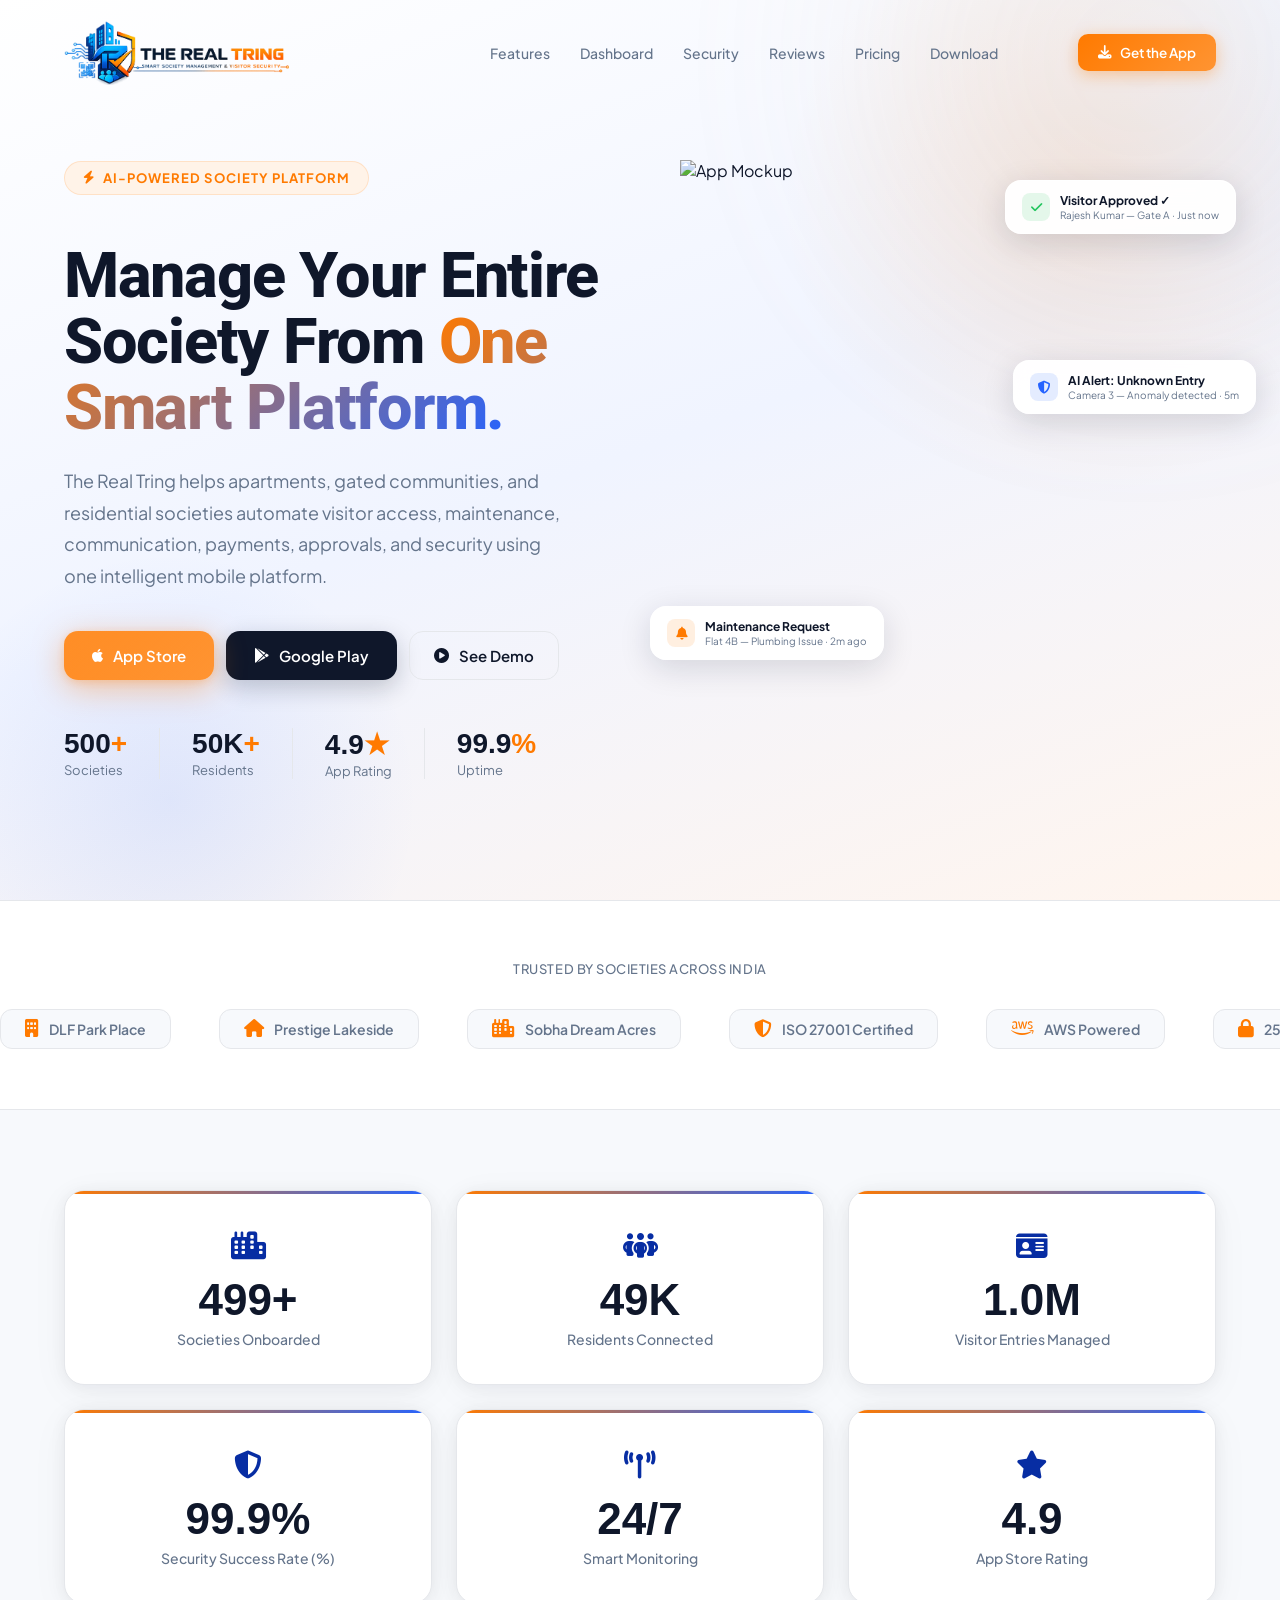
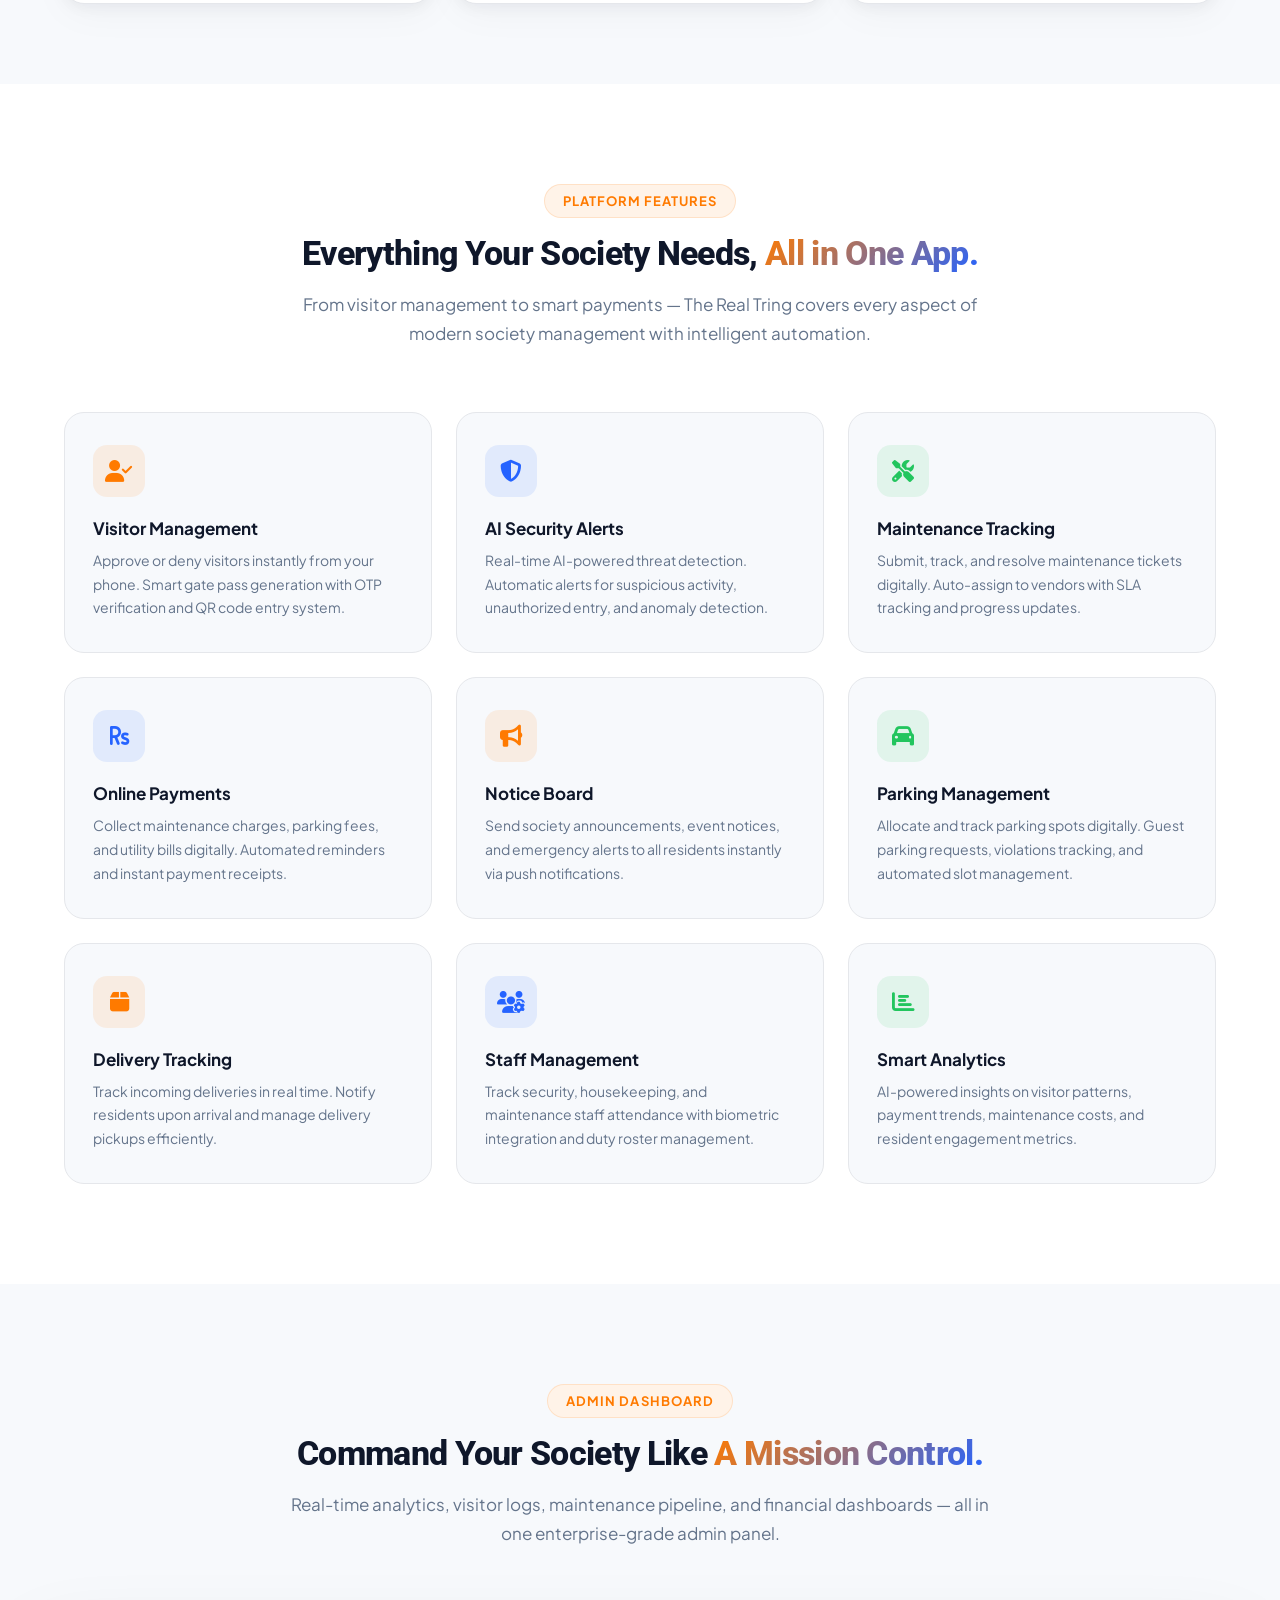
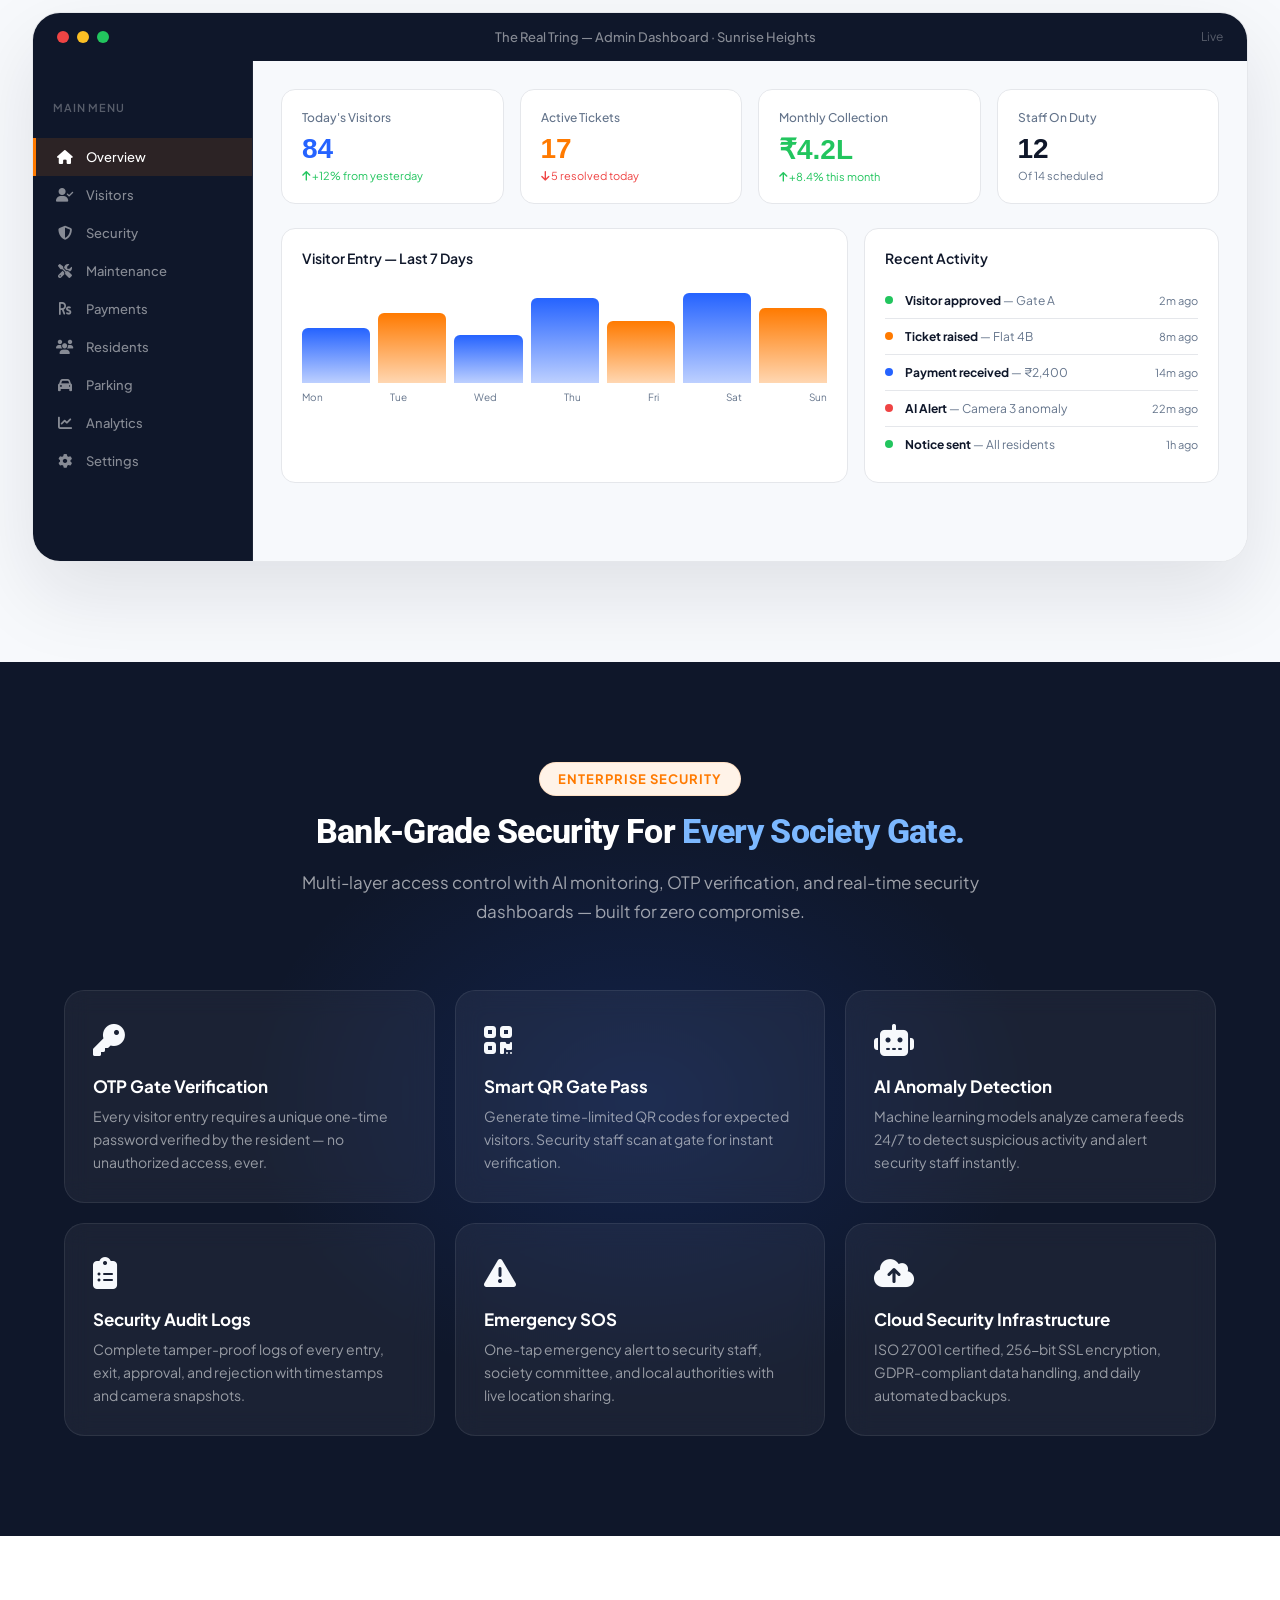
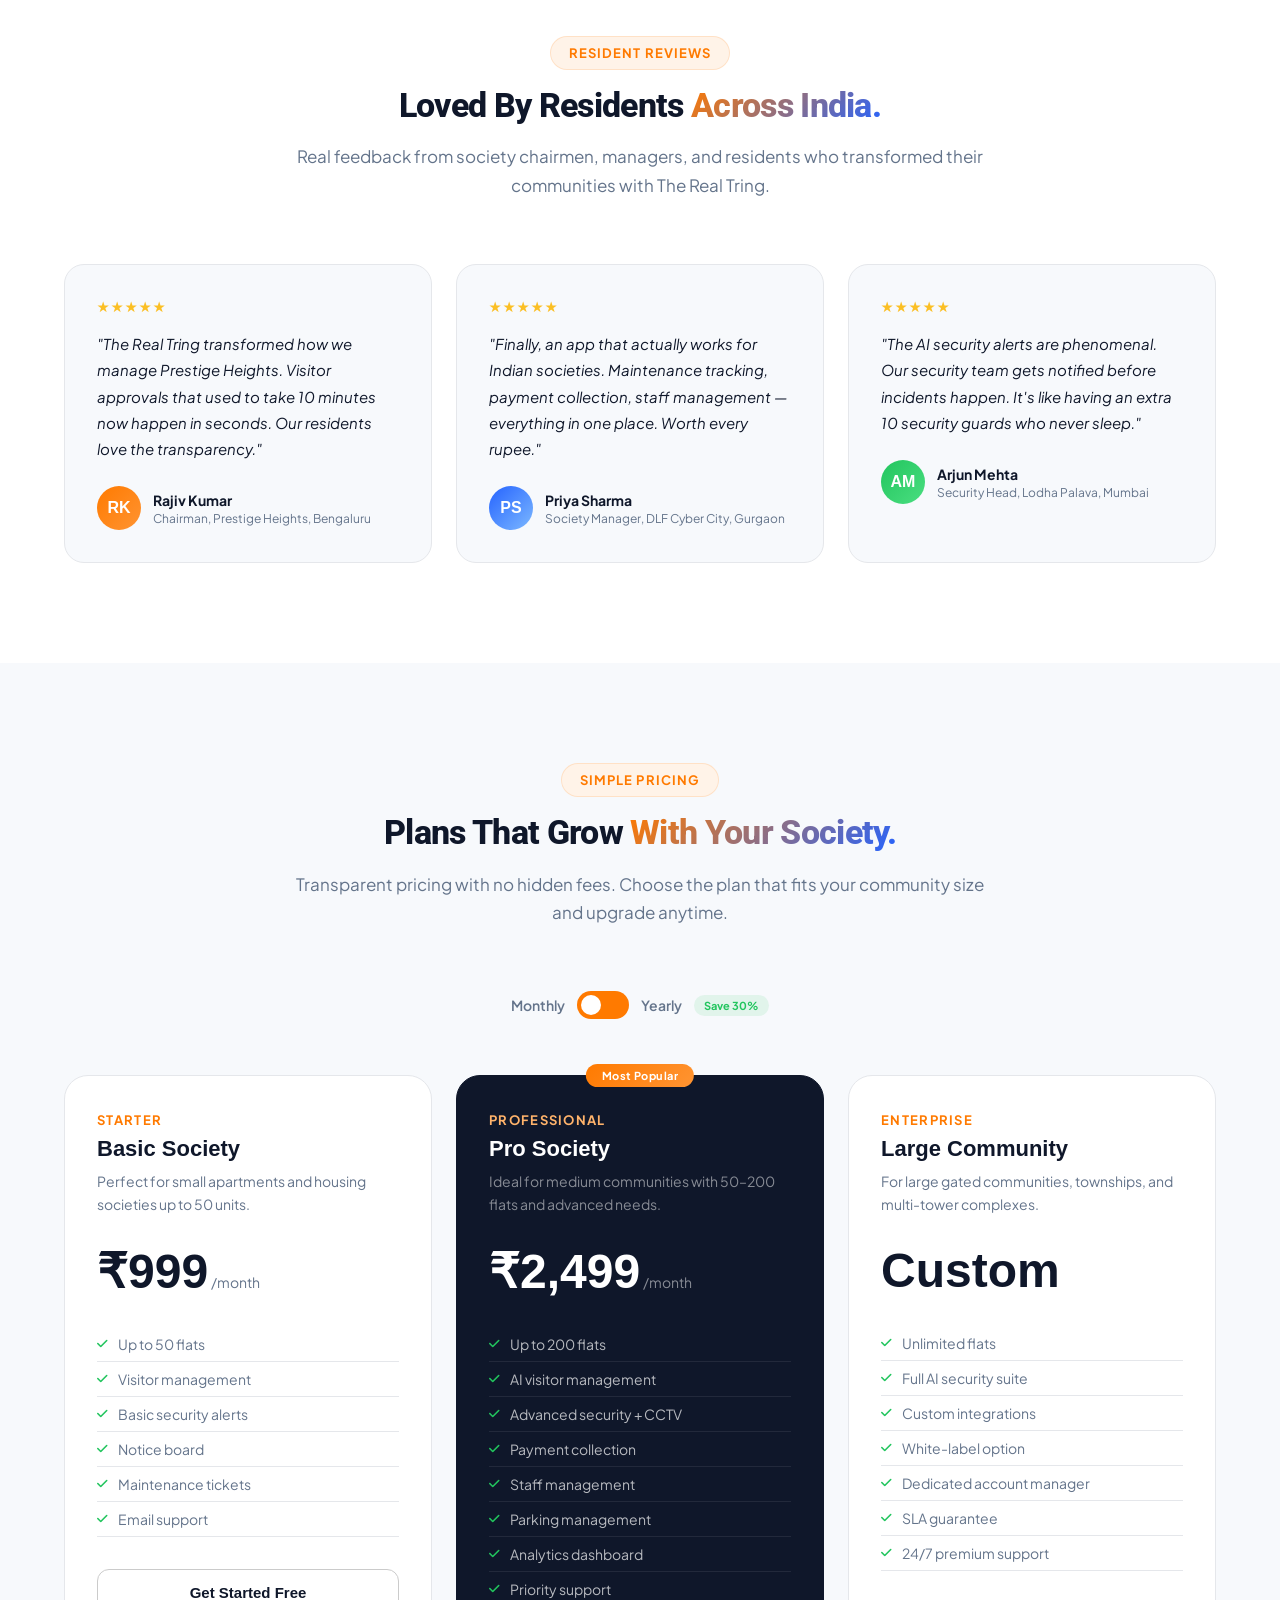
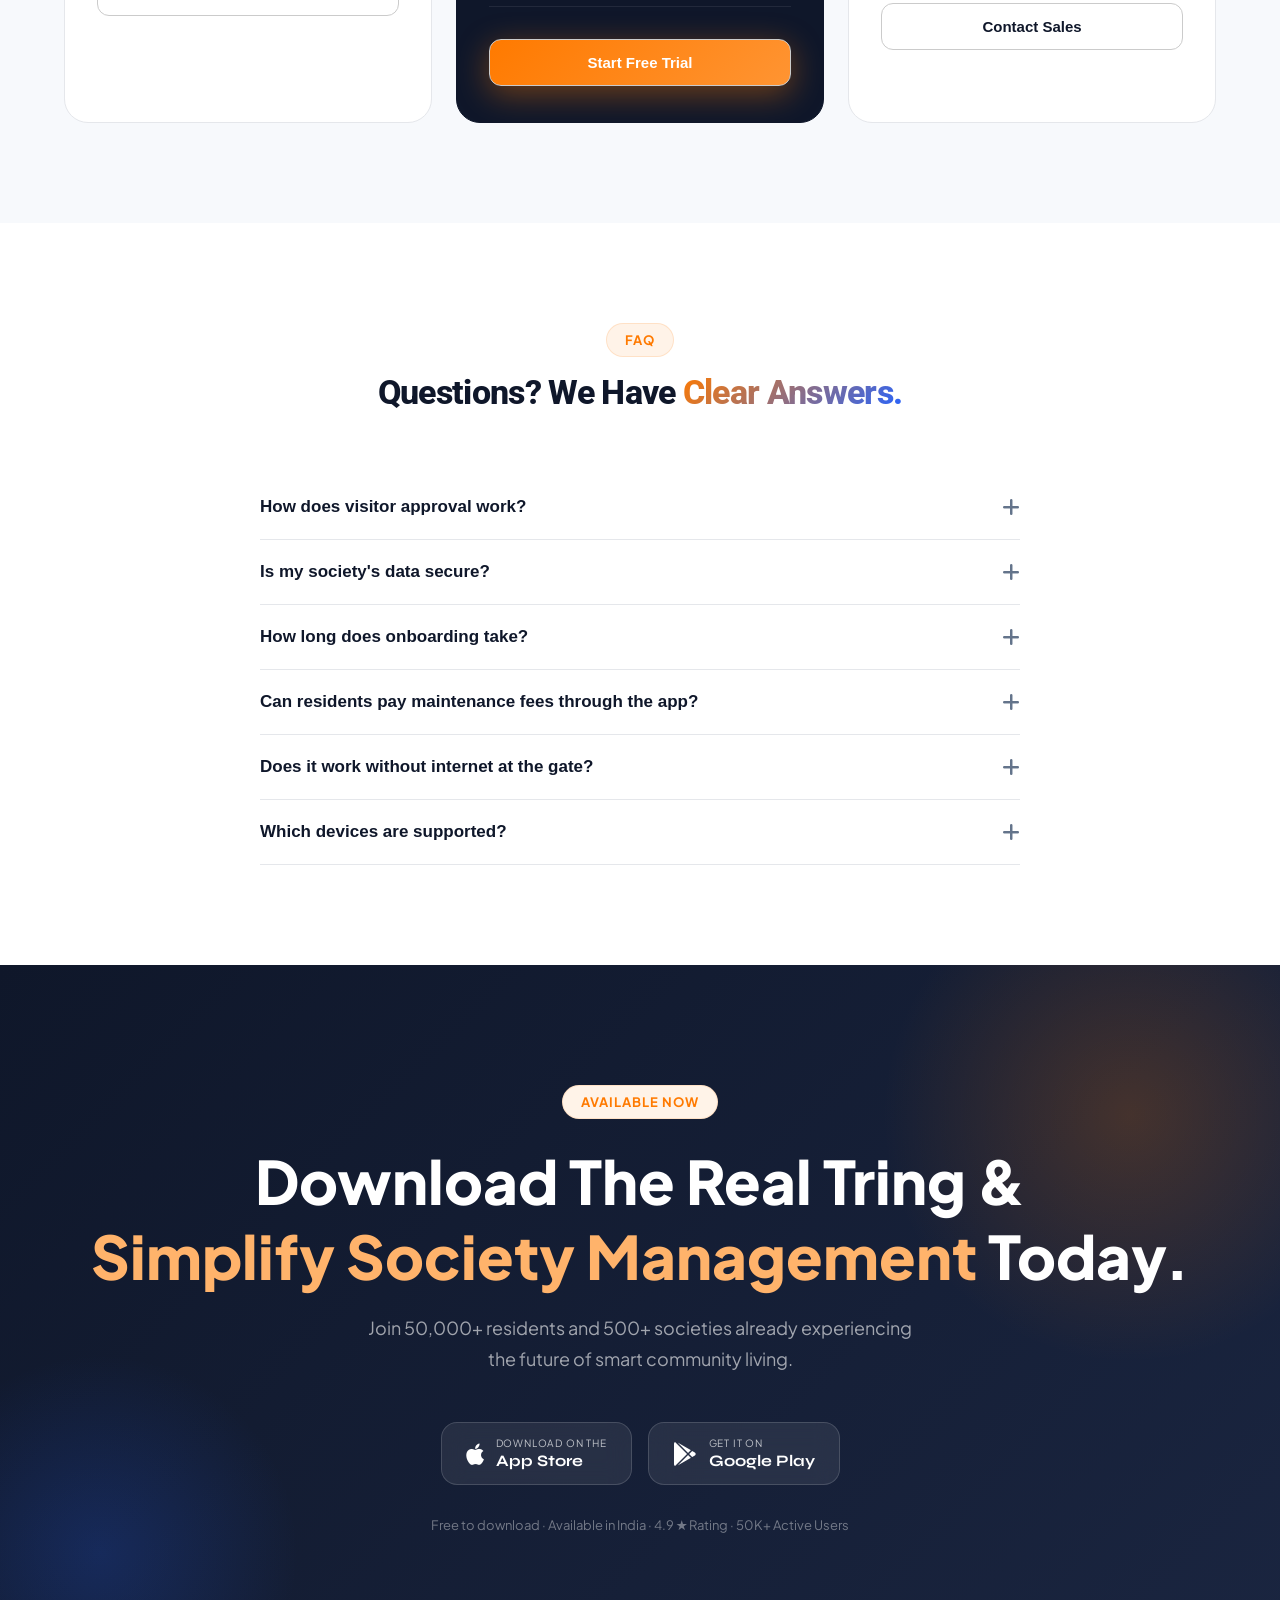
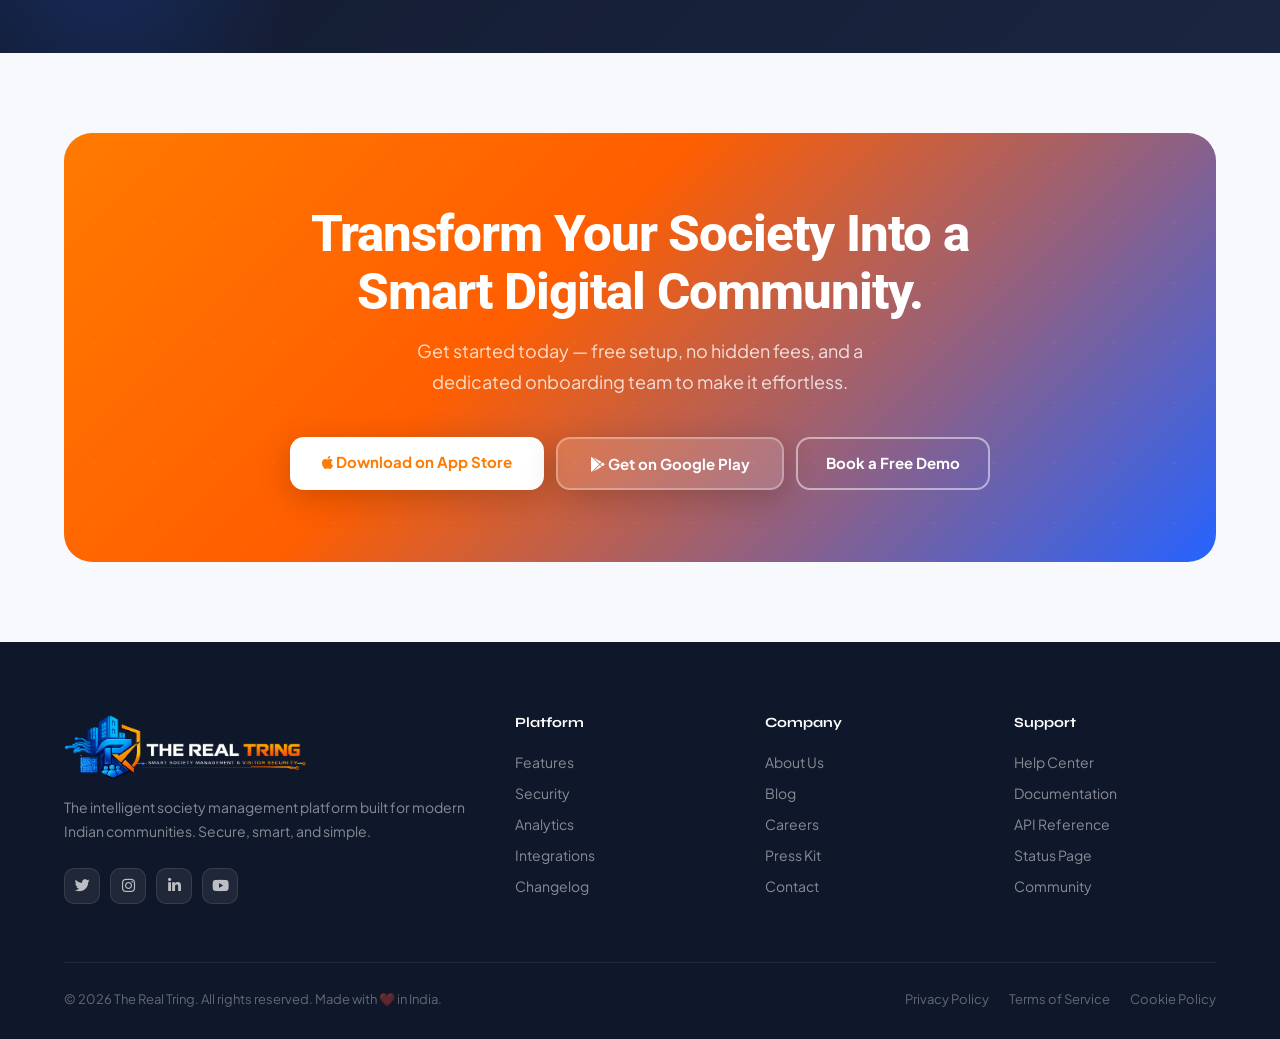
==== index.html @ 7f0bcb67 "Add files via upload" ====
<!DOCTYPE html>
<html lang="en">
<head>
<meta charset="UTF-8">
<meta name="viewport" content="width=device-width, initial-scale=1.0">
<title>The Real Tring — Smart Society Management Platform</title>
<link rel="preconnect" href="https://fonts.googleapis.com">
<link href="https://fonts.googleapis.com/css2?family=Syne:wght@400;500;600;700;800&family=Plus+Jakarta+Sans:wght@300;400;500;600;700&display=swap" rel="stylesheet">
<link rel="stylesheet" href="https://cdnjs.cloudflare.com/ajax/libs/font-awesome/6.5.0/css/all.min.css">


<link rel="preconnect" href="https://fonts.googleapis.com">
<link rel="preconnect" href="https://fonts.gstatic.com" crossorigin>
<link href="https://fonts.googleapis.com/css2?family=Google+Sans:ital,opsz,wght@0,17..18,400..700;1,17..18,400..700&family=Inter:ital,opsz,wght@0,14..32,100..900;1,14..32,100..900&family=Open+Sans:ital,wght@0,300..800;1,300..800&family=Poppins:ital,wght@0,100;0,200;0,300;0,400;0,500;0,600;0,700;0,800;0,900;1,100;1,200;1,300;1,400;1,500;1,600;1,700;1,800;1,900&family=Roboto:ital,wght@0,100..900;1,100..900&family=Saira:ital,wght@0,100..900;1,100..900&display=swap" rel="stylesheet">

<link rel="stylesheet" href="./style/root.css">
<link rel="stylesheet" href="./style/style.css">


<!-- ========================================= -->
<!-- BASIC SEO META TAGS -->
<!-- ========================================= -->

<title>Society Management App | Smart Apartment & Community Management Platform</title>

<meta name="title" content="Society Management App | Smart Apartment & Community Management Platform">

<meta name="description" content="Modern society management app for apartments, residential communities, and gated societies. Manage visitors, maintenance billing, complaints, security, notices, parking, and residents from one smart platform.">

<meta name="keywords" content="society management app, apartment management software, residential society app, gated community management, visitor management app, maintenance billing software, apartment visitor system, housing society software, community management platform, smart society app">

<meta name="author" content="Your Company Name">

<meta name="robots" content="index, follow">

<meta name="language" content="English">

<meta name="revisit-after" content="7 days">

<meta name="viewport" content="width=device-width, initial-scale=1.0">

<meta charset="UTF-8">



<!-- ========================================= -->
<!-- CANONICAL URL -->
<!-- ========================================= -->

<link rel="canonical" href="https://yourdomain.com/">



<!-- ========================================= -->
<!-- OPEN GRAPH / FACEBOOK SEO -->
<!-- ========================================= -->

<meta property="og:type" content="website">

<meta property="og:url" content="https://github.com/juliabennett022-beep/powerhouses-/blob/main/OG%20Image.png?raw=true">

<meta property="og:title" content="Smart Society Management App">

<meta property="og:description" content="Manage your entire society digitally with visitor management, billing, complaints, notices, security, and resident management from one powerful app.">

<meta property="og:image" content="https://github.com/juliabennett022-beep/powerhouses-/blob/main/OG%20Image.png?raw=true">

<meta property="og:site_name" content="Your App Name">



<!-- ========================================= -->
<!-- TWITTER SEO -->
<!-- ========================================= -->

<meta name="twitter:card" content="summary_large_image">

<meta name="twitter:url" content="https://yourdomain.com/">

<meta name="twitter:title" content="Smart Society Management App">

<meta name="twitter:description" content="All-in-one apartment and society management platform for modern communities.">

<meta name="twitter:image" content="https://yourdomain.com/assets/og-image.jpg">



<!-- ========================================= -->
<!-- MOBILE / APP META -->
<!-- ========================================= -->

<meta name="theme-color" content="#0F172A">

<meta name="apple-mobile-web-app-capable" content="yes">

<meta name="apple-mobile-web-app-status-bar-style" content="black-translucent">

<meta name="apple-mobile-web-app-title" content="Your App Name">



<!-- ========================================= -->
<!-- FAVICON -->
<!-- ========================================= -->

<link rel="icon" type="image/png" href="./image/favicon.png">

<link rel="apple-touch-icon" href="./image/apple-touch-icon.png">



<!-- ========================================= -->
<!-- APP STORE LINKING -->
<!-- ========================================= -->

<meta name="apple-itunes-app" content="app-id=YOUR_APPLE_APP_ID">

<meta name="google-play-app" content="app-id=com.yourapp.package">



<!-- ========================================= -->
<!-- PRECONNECT FOR PERFORMANCE -->
<!-- ========================================= -->

<link rel="preconnect" href="https://fonts.googleapis.com">

<link rel="preconnect" href="https://fonts.gstatic.com" crossorigin>



<!-- ========================================= -->
<!-- STRUCTURED DATA SEO -->
<!-- ========================================= -->

<script type="application/ld+json">
{
  "@context": "https://schema.org",
  "@type": "SoftwareApplication",
  "name": "Your App Name",
  "operatingSystem": "Android, iOS",
  "applicationCategory": "BusinessApplication",
  "offers": {
    "@type": "Offer",
    "price": "0",
    "priceCurrency": "INR"
  },
  "description": "Smart society management app for apartments and gated communities.",
  "url": "https://yourdomain.com/",
  "image": "https://yourdomain.com/assets/og-image.jpg"
}
</script>



<!-- ========================================= -->
<!-- OPTIONAL SECURITY META -->
<!-- ========================================= -->

<meta http-equiv="X-UA-Compatible" content="IE=edge">



<!-- ========================================= -->
<!-- PERFORMANCE OPTIMIZATION -->
<!-- ========================================= -->

<link rel="dns-prefetch" href="//fonts.googleapis.com">

<link rel="dns-prefetch" href="//fonts.gstatic.com">
</head>

<body>
<!-- NAVBAR -->
<nav id="navbar">
  <div class="nav-inner">
    <a href="#" class="nav-logo">
      <img src="./image/logo for The real tring.png" alt="The Real Tring Logo">
    </a>
    <div class="nav-links">
      <a href="#features">Features</a>
      <a href="#dashboard">Dashboard</a>
      <a href="#security">Security</a>
      <a href="#reviews">Reviews</a>
      <a href="#pricing">Pricing</a>
      <a href="#download">Download</a>
    </div>
    <div class="nav-cta">
      <a href="#download" class="btn-nav"><i class="fa fa-download"></i> Get the App</a>
    </div>
    <button class="hamburger" id="hamburger" aria-label="Menu">
      <span></span><span></span><span></span>
    </button>
  </div>
</nav>

<!-- MOBILE MENU -->
<div class="mobile-menu" id="mobileMenu">
  <button class="mobile-menu-close" id="menuClose"><i class="fa fa-times"></i></button>
  <a href="#features" onclick="closeMobileMenu()">Features</a>
  <a href="#dashboard" onclick="closeMobileMenu()">Dashboard</a>
  <a href="#security" onclick="closeMobileMenu()">Security</a>
  <a href="#reviews" onclick="closeMobileMenu()">Reviews</a>
  <a href="#pricing" onclick="closeMobileMenu()">Pricing</a>
  <a href="#download" onclick="closeMobileMenu()">Download App</a>
</div>

<!-- HERO SECTION -->
<section class="hero" id="home">
  <div class="hero-bg-orb-1"></div>
  <div class="hero-bg-orb-2"></div>
  <div class="container">
    <div class="hero-grid">
      <div class="hero-left">
        <div class="hero-eyebrow animate-fadeup">
          <span class="badge"><i class="fa fa-bolt"></i> AI-Powered Society Platform</span>
        </div>
        <h1 class="hero-heading animate-fadeup delay-1">
          Manage Your Entire Society From <span class="gradient-text">One Smart Platform.</span>
        </h1>
        <p class="hero-sub animate-fadeup delay-2">
          The Real Tring helps apartments, gated communities, and residential societies automate visitor access, maintenance, communication, payments, approvals, and security using one intelligent mobile platform.
        </p>
        <div class="hero-btns animate-fadeup delay-3">
          <a href="#download" class="btn-primary"><i class="fab fa-apple"></i> App Store</a>
          <a href="#download" class="btn-secondary"><i class="fab fa-google-play"></i> Google Play</a>
          <a href="#features" class="btn-outline"><i class="fa fa-play-circle"></i> See Demo</a>
        </div>
        <div class="hero-stats animate-fadeup delay-4">
          <div class="hero-stat">
            <div class="hero-stat-num">500<span class="orange-text">+</span></div>
            <div class="hero-stat-label">Societies</div>
          </div>
          <div class="hero-stat-divider"></div>
          <div class="hero-stat">
            <div class="hero-stat-num">50K<span class="orange-text">+</span></div>
            <div class="hero-stat-label">Residents</div>
          </div>
          <div class="hero-stat-divider"></div>
          <div class="hero-stat">
            <div class="hero-stat-num">4.9<span class="orange-text">★</span></div>
            <div class="hero-stat-label">App Rating</div>
          </div>
          <div class="hero-stat-divider"></div>
          <div class="hero-stat">
            <div class="hero-stat-num">99.9<span class="orange-text">%</span></div>
            <div class="hero-stat-label">Uptime</div>
          </div>
        </div>
      </div>

      <!-- HERO RIGHT - PHONE MOCKUPS -->
      <div class="hero-right">
        <!-- Notification cards -->
        <div class="notif-card notif-1">
          <div class="notif-content">
            <div class="notif-icon" style="background:rgba(34,197,94,0.12)"><i class="fa fa-check" style="color:#22C55E"></i></div>
            <div class="notif-text">
              <div class="notif-title">Visitor Approved ✓</div>
              <div class="notif-sub">Rajesh Kumar — Gate A · Just now</div>
            </div>
          </div>
        </div>
        <div class="notif-card notif-2">
          <div class="notif-content">
            <div class="notif-icon" style="background:rgba(255,122,0,0.12)"><i class="fa fa-bell" style="color:var(--orange)"></i></div>
            <div class="notif-text">
              <div class="notif-title">Maintenance Request</div>
              <div class="notif-sub">Flat 4B — Plumbing Issue · 2m ago</div>
            </div>
          </div>
        </div>
        <div class="notif-card notif-3">
          <div class="notif-content">
            <div class="notif-icon" style="background:rgba(37,99,255,0.12)"><i class="fa fa-shield-alt" style="color:var(--blue)"></i></div>
            <div class="notif-text">
              <div class="notif-title">AI Alert: Unknown Entry</div>
              <div class="notif-sub">Camera 3 — Anomaly detected · 5m</div>
            </div>
          </div>
        </div>

        <img src="https://parup.golf/wp-content/uploads/2025/04/1.Features-Page-Heroim.png" alt="App Mockup" class="phone-mockup">
      </div>
    </div>
  </div>
</section>

<!-- TRUST / PARTNERS -->
<div class="trust-section">
  <div class="trust-label">Trusted by societies across India</div>
  <div class="marquee-wrap">
    <div class="marquee-track">
      <div class="marquee-item"><i class="fa fa-building"></i> DLF Park Place</div>
      <div class="marquee-item"><i class="fa fa-home"></i> Prestige Lakeside</div>
      <div class="marquee-item"><i class="fa fa-city"></i> Sobha Dream Acres</div>
      <div class="marquee-item"><i class="fa fa-shield-alt"></i> ISO 27001 Certified</div>
      <div class="marquee-item"><i class="fab fa-aws"></i> AWS Powered</div>
      <div class="marquee-item"><i class="fa fa-lock"></i> 256-bit SSL</div>
      <div class="marquee-item"><i class="fa fa-building"></i> Godrej Horizon</div>
      <div class="marquee-item"><i class="fa fa-home"></i> Lodha Palava</div>
      <div class="marquee-item"><i class="fa fa-city"></i> Brigade Orchards</div>
      <div class="marquee-item"><i class="fa fa-award"></i> 4.9 App Rating</div>
      <!-- Duplicate for seamless loop -->
      <div class="marquee-item"><i class="fa fa-building"></i> DLF Park Place</div>
      <div class="marquee-item"><i class="fa fa-home"></i> Prestige Lakeside</div>
      <div class="marquee-item"><i class="fa fa-city"></i> Sobha Dream Acres</div>
      <div class="marquee-item"><i class="fa fa-shield-alt"></i> ISO 27001 Certified</div>
      <div class="marquee-item"><i class="fab fa-aws"></i> AWS Powered</div>
      <div class="marquee-item"><i class="fa fa-lock"></i> 256-bit SSL</div>
      <div class="marquee-item"><i class="fa fa-building"></i> Godrej Horizon</div>
      <div class="marquee-item"><i class="fa fa-home"></i> Lodha Palava</div>
      <div class="marquee-item"><i class="fa fa-city"></i> Brigade Orchards</div>
      <div class="marquee-item"><i class="fa fa-award"></i> 4.9 App Rating</div>
    </div>
  </div>
</div>

<!-- STATS SECTION -->
<section class="stats-section" id="stats">
  <div class="container">
    <div class="stats-grid">
      <div class="stat-card reveal">
        <div class="stat-icon"><i class="fa-solid fa-city"></i></div>
        <div class="stat-number" data-target="500">0</div>
        <div class="stat-label">Societies Onboarded</div>
      </div>
      <div class="stat-card reveal delay-1">
        <div class="stat-icon"><i class="fa-solid fa-people-group"></i></div>
        <div class="stat-number" data-target="50000" data-suffix="K">0</div>
        <div class="stat-label">Residents Connected</div>
      </div>
      <div class="stat-card reveal delay-2">
        <div class="stat-icon"><i class="fa-solid fa-id-card"></i></div>
        <div class="stat-number" data-target="1000000" data-suffix="M+">0</div>
        <div class="stat-label">Visitor Entries Managed</div>
      </div>
      <div class="stat-card reveal delay-3">
        <div class="stat-icon"><i class="fa-solid fa-shield-halved"></i>
</div>
        <div class="stat-number" data-target="999">0</div>
        <div class="stat-label">Security Success Rate (%)</div>
      </div>
      <div class="stat-card reveal delay-4">
        <div class="stat-icon"><i class="fa-solid fa-tower-broadcast"></i></div>
        <div class="stat-number">24/7</div>
        <div class="stat-label">Smart Monitoring</div>
      </div>
      <div class="stat-card reveal delay-5">
        <div class="stat-icon"><i class="fa-solid fa-star"></i></div>
        <div class="stat-number">4.9</div>
        <div class="stat-label">App Store Rating</div>
      </div>
    </div>
  </div>
</section>

<!-- FEATURES SECTION -->
<section class="features-section" id="features">
  <div class="container">
    <div class="section-header reveal">
      <div class="badge" style="margin-bottom:16px">Platform Features</div>
      <h2 class="section-title">Everything Your Society Needs, <span class="gradient-text">All in One App.</span></h2>
      <p class="section-sub">From visitor management to smart payments — The Real Tring covers every aspect of modern society management with intelligent automation.</p>
    </div>
    <div class="features-grid">
      <div class="feature-card reveal">
        <div class="feature-icon-wrap icon-orange"><i class="fa fa-user-check"></i></div>
        <div class="feature-title">Visitor Management</div>
        <div class="feature-desc">Approve or deny visitors instantly from your phone. Smart gate pass generation with OTP verification and QR code entry system.</div>
      </div>
      <div class="feature-card reveal delay-1">
        <div class="feature-icon-wrap icon-blue"><i class="fa fa-shield-alt"></i></div>
        <div class="feature-title">AI Security Alerts</div>
        <div class="feature-desc">Real-time AI-powered threat detection. Automatic alerts for suspicious activity, unauthorized entry, and anomaly detection.</div>
      </div>
      <div class="feature-card reveal delay-2">
        <div class="feature-icon-wrap icon-green"><i class="fa fa-tools"></i></div>
        <div class="feature-title">Maintenance Tracking</div>
        <div class="feature-desc">Submit, track, and resolve maintenance tickets digitally. Auto-assign to vendors with SLA tracking and progress updates.</div>
      </div>
      <div class="feature-card reveal">
        <div class="feature-icon-wrap icon-blue"><i class="fa fa-rupee-sign"></i></div>
        <div class="feature-title">Online Payments</div>
        <div class="feature-desc">Collect maintenance charges, parking fees, and utility bills digitally. Automated reminders and instant payment receipts.</div>
      </div>
      <div class="feature-card reveal delay-1">
        <div class="feature-icon-wrap icon-orange"><i class="fa fa-bullhorn"></i></div>
        <div class="feature-title">Notice Board</div>
        <div class="feature-desc">Send society announcements, event notices, and emergency alerts to all residents instantly via push notifications.</div>
      </div>
      <div class="feature-card reveal delay-2">
        <div class="feature-icon-wrap icon-green"><i class="fa fa-car"></i></div>
        <div class="feature-title">Parking Management</div>
        <div class="feature-desc">Allocate and track parking spots digitally. Guest parking requests, violations tracking, and automated slot management.</div>
      </div>
      <div class="feature-card reveal">
        <div class="feature-icon-wrap icon-orange"><i class="fa fa-box"></i></div>
        <div class="feature-title">Delivery Tracking</div>
        <div class="feature-desc">Track incoming deliveries in real time. Notify residents upon arrival and manage delivery pickups efficiently.</div>
      </div>
      <div class="feature-card reveal delay-1">
        <div class="feature-icon-wrap icon-blue"><i class="fa fa-users-cog"></i></div>
        <div class="feature-title">Staff Management</div>
        <div class="feature-desc">Track security, housekeeping, and maintenance staff attendance with biometric integration and duty roster management.</div>
      </div>
      <div class="feature-card reveal delay-2">
        <div class="feature-icon-wrap icon-green"><i class="fa fa-chart-bar"></i></div>
        <div class="feature-title">Smart Analytics</div>
        <div class="feature-desc">AI-powered insights on visitor patterns, payment trends, maintenance costs, and resident engagement metrics.</div>
      </div>
    </div>
  </div>
</section>

<!-- DASHBOARD SECTION -->
<section class="dashboard-section" id="dashboard">
  <div class="container-wide">
    <div class="section-header reveal">
      <div class="badge badge-blue" style="margin-bottom:16px">Admin Dashboard</div>
      <h2 class="section-title">Command Your Society Like <span class="gradient-text">A Mission Control.</span></h2>
      <p class="section-sub">Real-time analytics, visitor logs, maintenance pipeline, and financial dashboards — all in one enterprise-grade admin panel.</p>
    </div>
    <div class="dashboard-showcase reveal">
      <div class="dash-top-bar">
        <div class="dash-dots">
          <div class="dash-dot dash-dot-r"></div>
          <div class="dash-dot dash-dot-y"></div>
          <div class="dash-dot dash-dot-g"></div>
        </div>
        <div class="dash-title-bar">The Real Tring — Admin Dashboard · Sunrise Heights</div>
        <div style="font-size:12px;color:rgba(255,255,255,0.3)">Live</div>
      </div>
      <div class="dash-body">
        <div class="dash-sidebar">
          <div style="padding:16px 20px;margin-bottom:8px">
            <div style="font-size:11px;color:rgba(255,255,255,0.3);text-transform:uppercase;letter-spacing:0.08em;font-weight:600">Main Menu</div>
          </div>
          <div class="dash-nav-item active"><i class="fa fa-home"></i> Overview</div>
          <div class="dash-nav-item"><i class="fa fa-user-check"></i> Visitors</div>
          <div class="dash-nav-item"><i class="fa fa-shield-alt"></i> Security</div>
          <div class="dash-nav-item"><i class="fa fa-tools"></i> Maintenance</div>
          <div class="dash-nav-item"><i class="fa fa-rupee-sign"></i> Payments</div>
          <div class="dash-nav-item"><i class="fa fa-users"></i> Residents</div>
          <div class="dash-nav-item"><i class="fa fa-car"></i> Parking</div>
          <div class="dash-nav-item"><i class="fa fa-chart-line"></i> Analytics</div>
          <div class="dash-nav-item"><i class="fa fa-cog"></i> Settings</div>
        </div>
        <div class="dash-main">
          <div class="dash-metrics-row">
            <div class="metric-card">
              <div class="metric-label">Today's Visitors</div>
              <div class="metric-value" style="color:var(--blue)">84</div>
              <div class="metric-change metric-up"><i class="fa fa-arrow-up"></i> +12% from yesterday</div>
            </div>
            <div class="metric-card">
              <div class="metric-label">Active Tickets</div>
              <div class="metric-value" style="color:var(--orange)">17</div>
              <div class="metric-change metric-dn"><i class="fa fa-arrow-down"></i> 5 resolved today</div>
            </div>
            <div class="metric-card">
              <div class="metric-label">Monthly Collection</div>
              <div class="metric-value" style="color:var(--success)">₹4.2L</div>
              <div class="metric-change metric-up"><i class="fa fa-arrow-up"></i> +8.4% this month</div>
            </div>
            <div class="metric-card">
              <div class="metric-label">Staff On Duty</div>
              <div class="metric-value">12</div>
              <div class="metric-change" style="color:var(--muted)">Of 14 scheduled</div>
            </div>
          </div>
          <div class="dash-charts-row">
            <div class="chart-card">
              <div class="chart-title">Visitor Entry — Last 7 Days</div>
              <div class="bar-chart">
                <div class="bar" style="height:55%"></div>
                <div class="bar orange-bar" style="height:70%"></div>
                <div class="bar" style="height:48%"></div>
                <div class="bar" style="height:85%"></div>
                <div class="bar orange-bar" style="height:62%"></div>
                <div class="bar" style="height:90%"></div>
                <div class="bar orange-bar" style="height:75%"></div>
              </div>
              <div style="display:flex;justify-content:space-between;margin-top:8px">
                <span style="font-size:10px;color:var(--muted)">Mon</span>
                <span style="font-size:10px;color:var(--muted)">Tue</span>
                <span style="font-size:10px;color:var(--muted)">Wed</span>
                <span style="font-size:10px;color:var(--muted)">Thu</span>
                <span style="font-size:10px;color:var(--muted)">Fri</span>
                <span style="font-size:10px;color:var(--muted)">Sat</span>
                <span style="font-size:10px;color:var(--muted)">Sun</span>
              </div>
            </div>
            <div class="chart-card">
              <div class="chart-title">Recent Activity</div>
              <div class="activity-list">
                <div class="activity-item">
                  <div class="activity-dot" style="background:var(--success)"></div>
                  <div class="activity-text"><strong>Visitor approved</strong> — Gate A</div>
                  <div class="activity-time">2m ago</div>
                </div>
                <div class="activity-item">
                  <div class="activity-dot" style="background:var(--orange)"></div>
                  <div class="activity-text"><strong>Ticket raised</strong> — Flat 4B</div>
                  <div class="activity-time">8m ago</div>
                </div>
                <div class="activity-item">
                  <div class="activity-dot" style="background:var(--blue)"></div>
                  <div class="activity-text"><strong>Payment received</strong> — ₹2,400</div>
                  <div class="activity-time">14m ago</div>
                </div>
                <div class="activity-item">
                  <div class="activity-dot" style="background:var(--danger)"></div>
                  <div class="activity-text"><strong>AI Alert</strong> — Camera 3 anomaly</div>
                  <div class="activity-time">22m ago</div>
                </div>
                <div class="activity-item">
                  <div class="activity-dot" style="background:var(--success)"></div>
                  <div class="activity-text"><strong>Notice sent</strong> — All residents</div>
                  <div class="activity-time">1h ago</div>
                </div>
              </div>
            </div>
          </div>
        </div>
      </div>
    </div>
  </div>
</section>

<!-- SECURITY SECTION -->
<section class="security-section" id="security">
  <div class="security-bg-glow"></div>
  <div class="container">
    <div class="section-header reveal" style="margin-bottom:64px">
      <div class="badge badge-blue" style="margin-bottom:16px">Enterprise Security</div>
      <h2 class="section-title">Bank-Grade Security For <span style="color:var(--blue-light)">Every Society Gate.</span></h2>
      <p class="section-sub">Multi-layer access control with AI monitoring, OTP verification, and real-time security dashboards — built for zero compromise.</p>
    </div>
    <div class="security-grid">
      <div class="security-card reveal">
        <div class="security-icon"><i class="fa-solid fa-key"></i></div>
        <div class="security-title">OTP Gate Verification</div>
        <div class="security-desc">Every visitor entry requires a unique one-time password verified by the resident — no unauthorized access, ever.</div>
      </div>
      <div class="security-card reveal delay-1">
        <div class="security-icon"><i class="fa-solid fa-qrcode"></i></div>
        <div class="security-title">Smart QR Gate Pass</div>
        <div class="security-desc">Generate time-limited QR codes for expected visitors. Security staff scan at gate for instant verification.</div>
      </div>
      <div class="security-card reveal delay-2">
        <div class="security-icon"><i class="fa-solid fa-robot"></i></div>
        <div class="security-title">AI Anomaly Detection</div>
        <div class="security-desc">Machine learning models analyze camera feeds 24/7 to detect suspicious activity and alert security staff instantly.</div>
      </div>
      <div class="security-card reveal">
        <div class="security-icon"><i class="fa-solid fa-clipboard-list"></i></div>
        <div class="security-title">Security Audit Logs</div>
        <div class="security-desc">Complete tamper-proof logs of every entry, exit, approval, and rejection with timestamps and camera snapshots.</div>
      </div>
      <div class="security-card reveal delay-1">
        <div class="security-icon"><i class="fa-solid fa-triangle-exclamation"></i></div>
        <div class="security-title">Emergency SOS</div>
        <div class="security-desc">One-tap emergency alert to security staff, society committee, and local authorities with live location sharing.</div>
      </div>
      <div class="security-card reveal delay-2">
        <div class="security-icon"><i class="fa-solid fa-cloud-arrow-up"></i></div>
        <div class="security-title">Cloud Security Infrastructure</div>
        <div class="security-desc">ISO 27001 certified, 256-bit SSL encryption, GDPR-compliant data handling, and daily automated backups.</div>
      </div>
    </div>
  </div>
</section>

<!-- TESTIMONIALS -->
<section class="testimonials-section" id="reviews">
  <div class="container">
    <div class="section-header reveal">
      <div class="badge" style="margin-bottom:16px">Resident Reviews</div>
      <h2 class="section-title">Loved By Residents <span class="gradient-text">Across India.</span></h2>
      <p class="section-sub">Real feedback from society chairmen, managers, and residents who transformed their communities with The Real Tring.</p>
    </div>
    <div class="testimonials-grid">
      <div class="testimonial-card reveal">
        <div class="stars">★★★★★</div>
        <div class="testimonial-text">"The Real Tring transformed how we manage Prestige Heights. Visitor approvals that used to take 10 minutes now happen in seconds. Our residents love the transparency."</div>
        <div class="testimonial-author">
          <div class="author-avatar" style="background:linear-gradient(135deg,var(--orange),#FF9432)">RK</div>
          <div class="author-info">
            <div class="author-name">Rajiv Kumar</div>
            <div class="author-role">Chairman, Prestige Heights, Bengaluru</div>
          </div>
        </div>
      </div>
      <div class="testimonial-card reveal delay-1">
        <div class="stars">★★★★★</div>
        <div class="testimonial-text">"Finally, an app that actually works for Indian societies. Maintenance tracking, payment collection, staff management — everything in one place. Worth every rupee."</div>
        <div class="testimonial-author">
          <div class="author-avatar" style="background:linear-gradient(135deg,var(--blue),#7CB8FF)">PS</div>
          <div class="author-info">
            <div class="author-name">Priya Sharma</div>
            <div class="author-role">Society Manager, DLF Cyber City, Gurgaon</div>
          </div>
        </div>
      </div>
      <div class="testimonial-card reveal delay-2">
        <div class="stars">★★★★★</div>
        <div class="testimonial-text">"The AI security alerts are phenomenal. Our security team gets notified before incidents happen. It's like having an extra 10 security guards who never sleep."</div>
        <div class="testimonial-author">
          <div class="author-avatar" style="background:linear-gradient(135deg,var(--success),#4ADE80)">AM</div>
          <div class="author-info">
            <div class="author-name">Arjun Mehta</div>
            <div class="author-role">Security Head, Lodha Palava, Mumbai</div>
          </div>
        </div>
      </div>
    </div>
  </div>
</section>

<!-- PRICING SECTION -->
<section class="pricing-section" id="pricing">
  <div class="container">
    <div class="section-header reveal">
      <div class="badge" style="margin-bottom:16px">Simple Pricing</div>
      <h2 class="section-title">Plans That Grow <span class="gradient-text">With Your Society.</span></h2>
      <p class="section-sub">Transparent pricing with no hidden fees. Choose the plan that fits your community size and upgrade anytime.</p>
    </div>
    <div class="pricing-toggle">
      <span class="toggle-label">Monthly</span>
      <button class="toggle-switch" id="pricingToggle"><div class="toggle-thumb"></div></button>
      <span class="toggle-label">Yearly</span>
      <span class="save-badge">Save 30%</span>
    </div>
    <div class="pricing-grid">
      <div class="pricing-card reveal">
        <div class="pricing-plan">Starter</div>
        <div class="pricing-name">Basic Society</div>
        <div class="pricing-desc">Perfect for small apartments and housing societies up to 50 units.</div>
        <div class="pricing-price">
          <span class="pricing-amount">₹999</span>
          <span class="pricing-period">/month</span>
        </div>
        <ul class="pricing-features">
          <li><i class="fa fa-check check"></i> Up to 50 flats</li>
          <li><i class="fa fa-check check"></i> Visitor management</li>
          <li><i class="fa fa-check check"></i> Basic security alerts</li>
          <li><i class="fa fa-check check"></i> Notice board</li>
          <li><i class="fa fa-check check"></i> Maintenance tickets</li>
          <li><i class="fa fa-check check"></i> Email support</li>
        </ul>
        <button class="btn-pricing">Get Started Free</button>
      </div>
      <div class="pricing-card featured reveal delay-1">
        <div class="pricing-popular">Most Popular</div>
        <div class="pricing-plan">Professional</div>
        <div class="pricing-name">Pro Society</div>
        <div class="pricing-desc">Ideal for medium communities with 50–200 flats and advanced needs.</div>
        <div class="pricing-price">
          <span class="pricing-amount">₹2,499</span>
          <span class="pricing-period">/month</span>
        </div>
        <ul class="pricing-features">
          <li><i class="fa fa-check check"></i> Up to 200 flats</li>
          <li><i class="fa fa-check check"></i> AI visitor management</li>
          <li><i class="fa fa-check check"></i> Advanced security + CCTV</li>
          <li><i class="fa fa-check check"></i> Payment collection</li>
          <li><i class="fa fa-check check"></i> Staff management</li>
          <li><i class="fa fa-check check"></i> Parking management</li>
          <li><i class="fa fa-check check"></i> Analytics dashboard</li>
          <li><i class="fa fa-check check"></i> Priority support</li>
        </ul>
        <button class="btn-pricing featured-btn">Start Free Trial</button>
      </div>
      <div class="pricing-card reveal delay-2">
        <div class="pricing-plan">Enterprise</div>
        <div class="pricing-name">Large Community</div>
        <div class="pricing-desc">For large gated communities, townships, and multi-tower complexes.</div>
        <div class="pricing-price">
          <span class="pricing-amount">Custom</span>
        </div>
        <ul class="pricing-features">
          <li><i class="fa fa-check check"></i> Unlimited flats</li>
          <li><i class="fa fa-check check"></i> Full AI security suite</li>
          <li><i class="fa fa-check check"></i> Custom integrations</li>
          <li><i class="fa fa-check check"></i> White-label option</li>
          <li><i class="fa fa-check check"></i> Dedicated account manager</li>
          <li><i class="fa fa-check check"></i> SLA guarantee</li>
          <li><i class="fa fa-check check"></i> 24/7 premium support</li>
        </ul>
        <button class="btn-pricing">Contact Sales</button>
      </div>
    </div>
  </div>
</section>

<!-- FAQ SECTION -->
<section class="faq-section" id="faq">
  <div class="container">
    <div class="section-header reveal">
      <div class="badge" style="margin-bottom:16px">FAQ</div>
      <h2 class="section-title">Questions? We Have <span class="gradient-text">Clear Answers.</span></h2>
    </div>
    <div class="faq-list">
      <div class="faq-item">
        <button class="faq-question" onclick="toggleFaq(this)">
          How does visitor approval work? <i class="fa fa-plus faq-icon"></i>
        </button>
        <div class="faq-answer">When a visitor arrives at the gate, they provide the resident's flat number. The system sends an instant notification to the resident's phone with visitor details. The resident approves or denies with one tap. Approved visitors receive an OTP or QR code for gate entry.</div>
      </div>
      <div class="faq-item">
        <button class="faq-question" onclick="toggleFaq(this)">
          Is my society's data secure? <i class="fa fa-plus faq-icon"></i>
        </button>
        <div class="faq-answer">Absolutely. The Real Tring uses 256-bit SSL encryption, ISO 27001-certified infrastructure on AWS, with daily backups, GDPR compliance, and a zero-data-sharing policy. Your society data is stored in India-based servers only.</div>
      </div>
      <div class="faq-item">
        <button class="faq-question" onclick="toggleFaq(this)">
          How long does onboarding take? <i class="fa fa-plus faq-icon"></i>
        </button>
        <div class="faq-answer">Our dedicated onboarding team can set up your entire society — flat mapping, resident registration, security integration, and staff training — within 48 to 72 hours. Most societies are fully live within a week.</div>
      </div>
      <div class="faq-item">
        <button class="faq-question" onclick="toggleFaq(this)">
          Can residents pay maintenance fees through the app? <i class="fa fa-plus faq-icon"></i>
        </button>
        <div class="faq-answer">Yes! Residents can pay all society dues — maintenance, parking, water bills, club charges — directly through the app via UPI, net banking, credit/debit card, or wallet. Automated reminders and instant receipts are included.</div>
      </div>
      <div class="faq-item">
        <button class="faq-question" onclick="toggleFaq(this)">
          Does it work without internet at the gate? <i class="fa fa-plus faq-icon"></i>
        </button>
        <div class="faq-answer">The Real Tring includes an offline mode for gate security devices. Pre-approved visitors and residents can enter using cached QR codes and OTPs even during connectivity issues. Data syncs automatically when connection is restored.</div>
      </div>
      <div class="faq-item">
        <button class="faq-question" onclick="toggleFaq(this)">
          Which devices are supported? <i class="fa fa-plus faq-icon"></i>
        </button>
        <div class="faq-answer">The Real Tring is available on iOS (iPhone 12+) and Android (Android 9+). The admin dashboard is fully web-based and works on any modern browser. Gate security tablets, RFID readers, and CCTV integration is also supported.</div>
      </div>
    </div>
  </div>
</section>

<!-- DOWNLOAD SECTION -->
<section class="download-section" id="download">
  <div class="download-glow-1"></div>
  <div class="download-glow-2"></div>
  <div class="container">
    <div class="download-content reveal">
      <div class="badge badge-blue" style="margin-bottom:24px">Available Now</div>
      <div class="download-title">Download The Real Tring &<br><span style="color:var(--orange-light)">Simplify Society Management</span> Today.</div>
      <p class="download-sub">Join 50,000+ residents and 500+ societies already experiencing the future of smart community living.</p>
      <div class="store-btns">
        <a href="#" class="store-btn">
          <i class="fab fa-apple"></i>
          <div class="store-btn-text">
            <small>Download on the</small>
            <strong>App Store</strong>
          </div>
        </a>
        <a href="#" class="store-btn">
          <i class="fab fa-google-play"></i>
          <div class="store-btn-text">
            <small>Get it on</small>
            <strong>Google Play</strong>
          </div>
        </a>
      </div>
      <p class="download-note">Free to download · Available in India · 4.9 ★ Rating · 50K+ Active Users</p>
    </div>
  </div>
</section>

<!-- FINAL CTA -->
<section class="final-cta">
  <div class="container">
    <div class="cta-card reveal">
      <h2 class="cta-title">Transform Your Society Into a<br>Smart Digital Community.</h2>
      <p class="cta-sub">Get started today — free setup, no hidden fees, and a dedicated onboarding team to make it effortless.</p>
      <div class="cta-btns">
        <a href="#download" class="btn-cta-white"><i class="fab fa-apple"></i> Download on App Store</a>
        <a href="#download" class="btn-cta-white" style="background:rgba(255,255,255,0.15);color:white;border:2px solid rgba(255,255,255,0.3)"><i class="fab fa-google-play"></i> Get on Google Play</a>
        <a href="#" class="btn-cta-outline">Book a Free Demo</a>
      </div>
    </div>
  </div>
</section>

<!-- FOOTER -->
<footer>
  <div class="container">
    <div class="footer-grid">
      <div class="footer-brand">
        <a href="#" class="footer-logo">
         <img src="./image/logo-white.png" alt="The Real Tring Logo">
        </a>
        <p class="footer-tagline">The intelligent society management platform built for modern Indian communities. Secure, smart, and simple.</p>
        <div class="social-links">
          <a href="#" class="social-link"><i class="fab fa-twitter"></i></a>
          <a href="#" class="social-link"><i class="fab fa-instagram"></i></a>
          <a href="#" class="social-link"><i class="fab fa-linkedin-in"></i></a>
          <a href="#" class="social-link"><i class="fab fa-youtube"></i></a>
        </div>
      </div>
      <div>
        <div class="footer-col-title">Platform</div>
        <ul class="footer-links">
          <li><a href="#">Features</a></li>
          <li><a href="#">Security</a></li>
          <li><a href="#">Analytics</a></li>
          <li><a href="#">Integrations</a></li>
          <li><a href="#">Changelog</a></li>
        </ul>
      </div>
      <div>
        <div class="footer-col-title">Company</div>
        <ul class="footer-links">
          <li><a href="#">About Us</a></li>
          <li><a href="#">Blog</a></li>
          <li><a href="#">Careers</a></li>
          <li><a href="#">Press Kit</a></li>
          <li><a href="./contact-us.html">Contact</a></li>
        </ul>
      </div>
      <div>
        <div class="footer-col-title">Support</div>
        <ul class="footer-links">
          <li><a href="./contact-us.html">Help Center</a></li>
          <li><a href="./documentation.html">Documentation</a></li>
          <li><a href="./API_Reference.html">API Reference</a></li>
          <li><a href="#">Status Page</a></li>
          <li><a href="#">Community</a></li>
        </ul>
      </div>
    </div>
    <div class="footer-bottom">
      <div class="footer-copy">© 2026 The Real Tring. All rights reserved. Made with ❤️ in India.</div>
      <div class="footer-legal">
        <a href="./privacy_policy.html">Privacy Policy</a>
        <a href="./terms_conditions.html">Terms of Service</a>
        <a href="./cookie_policy.html">Cookie Policy</a>
      </div>
    </div>
  </div>
</footer>

<script src="./js/script.js"></script>
</body>
</html>
---- style/root.css ----
:root {
  --orange: #FF7A00;
  --orange-light: #FFB36B;
  --orange-pale: #FFF3E8;
  --blue: #2563FF;
  --blue-light: #7CB8FF;
  --blue-pale: #EEF3FF;
  --white: #FFFFFF;
  --bg: #F7F9FC;
  --border: #E5E7EB;
  --dark: #0F172A;
  --muted: #64748B;
  --success: #22C55E;
  --danger: #EF4444;
  --glass: rgba(255,255,255,0.72);
  --glass-border: rgba(255,255,255,0.9);
  --shadow-orange: 0 8px 32px rgba(255,122,0,0.18);
  --shadow-blue: 0 8px 32px rgba(37,99,255,0.14);
  --shadow-soft: 0 4px 24px rgba(15,23,42,0.07);
  --shadow-card: 0 2px 16px rgba(15,23,42,0.06), 0 8px 40px rgba(15,23,42,0.04);
}

*, *::before, *::after { box-sizing: border-box; margin: 0; padding: 0; }

html { scroll-behavior: smooth; font-size: 16px; }

body {
  font-family: 'Plus Jakarta Sans', sans-serif;
  background: var(--bg);
  color: var(--dark);
  overflow-x: hidden;
  -webkit-font-smoothing: antialiased;
}

h1,h2,h3,h4,h5 { font-family: "Roboto", sans-serif; letter-spacing: -0.02em; line-height: 1.12; }

/* UTILITY */
.container { max-width: 1200px; margin: 0 auto; padding: 0 24px; }
.container-wide { max-width: 1400px; margin: 0 auto; padding: 0 32px; }
.gradient-text {
  background: linear-gradient(135deg, var(--orange) 0%, var(--blue) 100%);
  -webkit-background-clip: text; -webkit-text-fill-color: transparent; background-clip: text;
}
.orange-text { color: var(--orange); }
.badge {
  display: inline-flex; align-items: center; gap: 6px;
  background: var(--orange-pale); color: var(--orange);
  font-size: 12px; font-weight: 600; letter-spacing: 0.06em;
  padding: 6px 14px; border-radius: 100px;
  border: 1px solid rgba(255,122,0,0.18);
  text-transform: uppercase;
}
.badge-blue {
  background: var(--blue-pale); color: var(--blue);
  border-color: rgba(37,99,255,0.15);
}

/* ANIMATIONS */
@keyframes floatA { 0%,100%{transform:translateY(0px)} 50%{transform:translateY(-14px)} }
@keyframes floatB { 0%,100%{transform:translateY(-8px)} 50%{transform:translateY(8px)} }
@keyframes floatC { 0%,100%{transform:translateY(0px) rotate(-2deg)} 50%{transform:translateY(-10px) rotate(2deg)} }
@keyframes pulse-glow { 0%,100%{box-shadow:0 0 0 0 rgba(255,122,0,0.3)} 50%{box-shadow:0 0 0 14px rgba(255,122,0,0)} }
@keyframes spin-slow { from{transform:rotate(0deg)} to{transform:rotate(360deg)} }
@keyframes ticker { 0%{transform:translateX(0)} 100%{transform:translateX(-50%)} }
@keyframes count-up { from{opacity:0;transform:translateY(20px)} to{opacity:1;transform:translateY(0)} }
@keyframes slideIn { from{opacity:0;transform:translateX(-20px)} to{opacity:1;transform:translateX(0)} }
@keyframes fadeUp { from{opacity:0;transform:translateY(32px)} to{opacity:1;transform:translateY(0)} }
@keyframes ping { 0%{transform:scale(1);opacity:1} 75%,100%{transform:scale(2);opacity:0} }
@keyframes wave { 0%,100%{transform:scaleY(0.4)} 50%{transform:scaleY(1)} }
@keyframes marquee { 0%{transform:translateX(0)} 100%{transform:translateX(-50%)} }
@keyframes shimmer { 0%{background-position:-200% center} 100%{background-position:200% center} }
@keyframes borderPulse { 0%,100%{border-color:rgba(255,122,0,0.3)} 50%{border-color:rgba(255,122,0,0.8)} }
@keyframes notif-slide { 0%{opacity:0;transform:translateY(16px)} 100%{opacity:1;transform:translateY(0)} }

.float-a { animation: floatA 5s ease-in-out infinite; }
.float-b { animation: floatB 4s ease-in-out infinite; }
.float-c { animation: floatC 6s ease-in-out infinite; }
.animate-fadeup { opacity:0; animation: fadeUp 0.7s ease forwards; }
.animate-fadeup.delay-1 { animation-delay: 0.1s; }
.animate-fadeup.delay-2 { animation-delay: 0.2s; }
.animate-fadeup.delay-3 { animation-delay: 0.3s; }
.animate-fadeup.delay-4 { animation-delay: 0.4s; }
.animate-fadeup.delay-5 { animation-delay: 0.5s; }

.nav-logo img {
    width: 100%;
    height: 100%;
    max-width: 65%;
}
---- style/style.css ----
/* NAVBAR */
nav {
  position: fixed; top: 0; left: 0; right: 0; z-index: 1000;
  transition: all 0.4s cubic-bezier(0.16,1,0.3,1);
}
nav.scrolled {
  background: rgba(255,255,255,0.82);
  backdrop-filter: blur(24px);
  -webkit-backdrop-filter: blur(24px);
  border-bottom: 1px solid var(--border);
  box-shadow: 0 4px 32px rgba(15,23,42,0.06);
}
.nav-inner {
  max-width: 1200px; margin: 0 auto;
  display: flex; align-items: center; justify-content: space-between;
  padding: 20px 24px;
  transition: padding 0.4s;
}
nav.scrolled .nav-inner { padding: 14px 24px; }
.nav-logo { display: flex; align-items: center; gap: 10px; text-decoration: none;width: 30%; }
.nav-logo-icon {
  width: 38px; height: 38px; border-radius: 10px;
  background: linear-gradient(135deg, var(--orange), var(--blue));
  display: flex; align-items: center; justify-content: center;
  color: white; font-size: 18px; font-weight: 800;
  font-family: "Lato", sans-serif;
  box-shadow: var(--shadow-orange);
}
.nav-logo-text { font-family: "Lato", sans-serif; font-size: 18px; font-weight: 800; color: var(--dark); }
.nav-logo-text span { color: var(--orange); }
.nav-links { display: flex; align-items: center; gap: 2px; }
.nav-links a {
  font-size: 14px; font-weight: 500; color: var(--muted);
  text-decoration: none; padding: 8px 14px; border-radius: 8px;
  transition: all 0.2s; white-space: nowrap;
}
.nav-links a:hover { color: var(--dark); background: rgba(15,23,42,0.04); }
.nav-cta { display: flex; align-items: center; gap: 10px; }
.btn-nav {
  display: inline-flex; align-items: center; gap: 8px;
  background: linear-gradient(135deg, var(--orange), #FF9432);
  color: white; font-size: 13.5px; font-weight: 600;
  padding: 10px 20px; border-radius: 10px; text-decoration: none;
  border: none; cursor: pointer;
  box-shadow: 0 4px 16px rgba(255,122,0,0.35);
  transition: all 0.25s;
}
.btn-nav:hover { transform: translateY(-1px); box-shadow: 0 8px 24px rgba(255,122,0,0.45); }
.hamburger { display: none; background: none; border: none; cursor: pointer; padding: 6px; }
.hamburger span { display: block; width: 22px; height: 2px; background: var(--dark); margin: 5px 0; border-radius: 2px; transition: all 0.3s; }

/* MOBILE MENU */
.mobile-menu {
  display: none; position: fixed; inset: 0; z-index: 999;
  background: rgba(255,255,255,0.97); backdrop-filter: blur(24px);
  flex-direction: column; align-items: center; justify-content: center; gap: 8px;
  opacity: 0; pointer-events: none; transition: opacity 0.3s;
}
.mobile-menu.open { opacity: 1; pointer-events: all; display: flex; }
.mobile-menu a { font-family: "Lato", sans-serif; font-size: 28px; font-weight: 700; color: var(--dark); text-decoration: none; padding: 10px 24px; border-radius: 12px; transition: all 0.2s; }
.mobile-menu a:hover { color: var(--orange); background: var(--orange-pale); }
.mobile-menu-close { position: absolute; top: 24px; right: 24px; background: none; border: none; cursor: pointer; font-size: 24px; color: var(--muted); }

/* HERO SECTION */
.hero {
  min-height: 100vh;
  background: linear-gradient(160deg, #fff 0%, #F0F4FF 50%, #FFF5EE 100%);
  display: flex; align-items: center;
  padding: 120px 0 80px;
  position: relative; overflow: hidden;
}
.hero-bg-orb-1 {
  position: absolute; top: -100px; right: -100px;
  width: 600px; height: 600px; border-radius: 50%;
  background: radial-gradient(circle, rgba(255,122,0,0.12) 0%, transparent 70%);
  pointer-events: none;
}
.hero-bg-orb-2 {
  position: absolute; bottom: -150px; left: -80px;
  width: 500px; height: 500px; border-radius: 50%;
  background: radial-gradient(circle, rgba(37,99,255,0.1) 0%, transparent 70%);
  pointer-events: none;
}
.hero-grid { display: grid; grid-template-columns: 1fr 1fr; gap: 80px; align-items: center; }
.hero-left { position: relative; z-index: 2; }
.hero-eyebrow { margin-bottom: 24px; }
.hero-heading {
  font-size: clamp(40px, 5.5vw, 63px);
  font-weight: 800; color: var(--dark); margin-bottom: 24px;
  line-height: 1.05;
}
.hero-sub {
  font-size: 18px; color: var(--muted); line-height: 1.75;
  margin-bottom: 40px; max-width: 500px; font-weight: 400;
}
.hero-btns { display: flex; flex-wrap: wrap; gap: 12px; margin-bottom: 48px; }
.btn-primary {
  display: inline-flex; align-items: center; gap: 10px;
  background: linear-gradient(135deg, var(--orange) 0%, #FF9432 100%);
  color: white; font-size: 15px; font-weight: 600;
  padding: 15px 28px; border-radius: 14px; text-decoration: none; border: none; cursor: pointer;
  box-shadow: 0 8px 32px rgba(255,122,0,0.38), 0 2px 8px rgba(255,122,0,0.2);
  transition: all 0.3s cubic-bezier(0.16,1,0.3,1);
  position: relative; overflow: hidden;
}
.btn-primary::after { content:''; position:absolute; inset:0; background:linear-gradient(135deg,rgba(255,255,255,0.15),transparent); }
.btn-primary:hover { transform: translateY(-3px); box-shadow: 0 16px 48px rgba(255,122,0,0.45), 0 4px 12px rgba(255,122,0,0.25); }
.btn-secondary {
  display: inline-flex; align-items: center; gap: 10px;
  background: var(--dark); color: white; font-size: 15px; font-weight: 600;
  padding: 15px 28px; border-radius: 14px; text-decoration: none; border: none; cursor: pointer;
  box-shadow: 0 8px 24px rgba(15,23,42,0.22);
  transition: all 0.3s;
}
.btn-secondary:hover { transform: translateY(-2px); background: #1a2540; }
.btn-outline {
  display: inline-flex; align-items: center; gap: 10px;
  background: transparent; color: var(--dark); font-size: 15px; font-weight: 600;
  padding: 14px 24px; border-radius: 14px; text-decoration: none;
  border: 1.5px solid var(--border); cursor: pointer;
  transition: all 0.25s;
}
.btn-outline:hover { border-color: var(--orange); color: var(--orange); background: var(--orange-pale); }
.hero-stats { display: flex; gap: 32px; flex-wrap: wrap; }
.hero-stat { }
.hero-stat-num { font-family: "Lato", sans-serif; font-size: 28px; font-weight: 800; color: var(--dark); }
.hero-stat-label { font-size: 13px; color: var(--muted); margin-top: 2px; }
.hero-stat-divider { width: 1px; background: var(--border); }

/* HERO RIGHT - PHONE MOCKUPS */
.hero-right { position: relative; height: 620px; }
.phone-mockup {
    position: absolute;
    /* background: var(--dark); */
    /* border-radius: 36px; */
    /* box-shadow: 0 32px 80px rgba(15,23,42,0.35), 0 0 0 1px rgba(255,255,255,0.1); */
    /* overflow: hidden; */
    /* border: 8px solid var(--dark); */
    height: 100%;
    width: 100%;
    object-fit: contain;
}
.phone-main {
  width: 230px; height: 470px;
  top: 40px; left: 50%; transform: translateX(-55%);
  z-index: 3;
}
.phone-side {
  width: 190px; height: 380px;
  top: 120px;
  z-index: 2;
  border-color: #1a2540;
}
.phone-side-l { right: 20px; }
.phone-side-r { left: 20px; }
.phone-screen { width: 100%; height: 100%; background: #0F172A; position: relative; overflow: hidden; }

/* Dashboard screen */
.dash-header { padding: 16px 14px 10px; background: #131C2F; }
.dash-greeting { font-size: 11px; color: #7CB8FF; font-weight: 600; margin-bottom: 3px; }
.dash-name { font-family: "Lato", sans-serif; font-size: 16px; font-weight: 700; color: white; }
.dash-avatar { width: 32px; height: 32px; border-radius: 50%; background: linear-gradient(135deg, var(--orange), var(--blue)); }
.dash-row { display: flex; justify-content: space-between; align-items: center; }
.dash-cards-row { display: flex; gap: 8px; padding: 12px 14px; }
.dash-mini-card {
  flex: 1; padding: 10px; border-radius: 12px; background: rgba(255,255,255,0.06);
  border: 1px solid rgba(255,255,255,0.08);
}
.dash-card-icon { font-size: 16px; margin-bottom: 6px; }
.dash-card-val { font-family: "Lato", sans-serif; font-size: 18px; font-weight: 700; color: white; }
.dash-card-label { font-size: 9px; color: #64748B; margin-top: 2px; }
.dash-section { padding: 0 14px; }
.dash-section-title { font-size: 10px; font-weight: 600; color: #64748B; margin-bottom: 8px; text-transform: uppercase; letter-spacing: 0.08em; }
.visitor-item {
  display: flex; align-items: center; gap: 10px;
  padding: 8px; border-radius: 10px; background: rgba(255,255,255,0.04);
  margin-bottom: 6px; border: 1px solid rgba(255,255,255,0.06);
}
.visitor-avatar { width: 28px; height: 28px; border-radius: 8px; flex-shrink: 0; }
.visitor-info { flex: 1; }
.visitor-name { font-size: 10px; font-weight: 600; color: white; }
.visitor-time { font-size: 9px; color: var(--muted); }
.visitor-status {
  font-size: 8px; font-weight: 600; padding: 3px 7px; border-radius: 6px;
}
.status-approved { background: rgba(34,197,94,0.15); color: var(--success); }
.status-pending { background: rgba(255,122,0,0.15); color: var(--orange); }
.status-denied { background: rgba(239,68,68,0.15); color: var(--danger); }

/* Floating notification cards */
.notif-card {
  position: absolute; z-index: 10;
  background: rgba(255,255,255,0.95); backdrop-filter: blur(16px);
  border: 1px solid rgba(255,255,255,0.9);
  border-radius: 16px; padding: 12px 16px;
  box-shadow: 0 8px 32px rgba(15,23,42,0.14);
  white-space: nowrap;
  animation: notif-slide 0.6s ease forwards, floatA 4s 0.6s ease-in-out infinite;
}
.notif-1 { top: 20px; right: -20px; animation-delay: 0s; }
.notif-2 { bottom: 120px; left: -30px; animation-delay: 0.3s; }
.notif-3 { top: 200px; right: -40px; animation-delay: 0.6s; }
.notif-icon { width: 28px; height: 28px; border-radius: 8px; display: flex; align-items: center; justify-content: center; font-size: 13px; margin-right: 10px; }
.notif-content { display: flex; align-items: center; }
.notif-text .notif-title { font-size: 12px; font-weight: 700; color: var(--dark); }
.notif-text .notif-sub { font-size: 10px; color: var(--muted); margin-top: 1px; }

/* TRUST/PARTNERS */
.trust-section { background: white; padding: 60px 0; border-top: 1px solid var(--border); border-bottom: 1px solid var(--border); overflow: hidden; }
.trust-label { text-align: center; font-size: 13px; color: var(--muted); font-weight: 500; margin-bottom: 32px; letter-spacing: 0.04em; text-transform: uppercase; }
.marquee-wrap { overflow: hidden; }
.marquee-track { display: flex; gap: 48px; width: max-content; animation: marquee 22s linear infinite; }
.marquee-item {
  display: flex; align-items: center; gap: 10px;
  padding: 10px 24px; border-radius: 12px;
  background: var(--bg); border: 1px solid var(--border);
  white-space: nowrap; font-weight: 600; font-size: 14px; color: var(--muted);
}
.marquee-item i { color: var(--orange); font-size: 18px; }

/* STATS */
.stats-section { padding: 80px 0; background: var(--bg); }
.stats-grid { display: grid; grid-template-columns: repeat(3, 1fr); gap: 24px; }
.stat-card {
  background: white; border-radius: 20px;
  padding: 36px 32px; border: 1px solid var(--border);
  box-shadow: var(--shadow-card);
  text-align: center;
  transition: all 0.3s;
  position: relative; overflow: hidden;
}
.stat-card::before {
  content:''; position:absolute; top:0; left:0; right:0; height:3px;
  background: linear-gradient(90deg, var(--orange), var(--blue));
}
.stat-card:hover { transform: translateY(-4px); box-shadow: 0 16px 48px rgba(15,23,42,0.1); }
.stat-icon { font-size: 28px; margin-bottom: 16px;     color: #072da3;}
.stat-number { font-family: "Lato", sans-serif; font-size: 44px; font-weight: 800; color: var(--dark); line-height: 1; margin-bottom: 8px; }
.stat-label { font-size: 14px; color: var(--muted); font-weight: 500; }

/* SECTION HEADERS */
.section-header { text-align: center; max-width: 700px; margin: 0 auto 64px; }
.section-title { font-size: clamp(32px, 4vw, 52px); font-weight: 800; color: var(--dark); margin-bottom: 16px; }
.section-sub { font-size: 17px; color: var(--muted); line-height: 1.7; }

/* FEATURES */
.features-section { padding: 100px 0; background: white; }
.features-grid { display: grid; grid-template-columns: repeat(3, 1fr); gap: 24px; }
.feature-card {
  background: var(--bg); border: 1.5px solid var(--border);
  border-radius: 20px; padding: 32px 28px;
  transition: all 0.35s cubic-bezier(0.16,1,0.3,1);
  cursor: default; position: relative; overflow: hidden;
}
.feature-card::after {
  content: ''; position: absolute; inset: 0; border-radius: 20px;
  border: 1.5px solid transparent;
  background: linear-gradient(135deg, var(--orange), var(--blue)) border-box;
  -webkit-mask: linear-gradient(#fff 0 0) padding-box, linear-gradient(#fff 0 0);
  -webkit-mask-composite: destination-out; mask-composite: exclude;
  opacity: 0; transition: opacity 0.35s;
}
.feature-card:hover { transform: translateY(-6px); background: white; box-shadow: 0 20px 60px rgba(15,23,42,0.1); }
.feature-card:hover::after { opacity: 1; }
.feature-icon-wrap {
  width: 52px; height: 52px; border-radius: 14px;
  display: flex; align-items: center; justify-content: center;
  font-size: 22px; margin-bottom: 20px;
  transition: transform 0.3s;
}
.feature-card:hover .feature-icon-wrap { transform: scale(1.1) rotate(-3deg); }
.icon-orange { background: rgba(255,122,0,0.1); color: var(--orange); }
.icon-blue { background: rgba(37,99,255,0.1); color: var(--blue); }
.icon-green { background: rgba(34,197,94,0.1); color: var(--success); }
.feature-title { font-size: 17px; font-weight: 700; color: var(--dark); margin-bottom: 10px; }
.feature-desc { font-size: 14px; color: var(--muted); line-height: 1.7; }

/* DASHBOARD SECTION */
.dashboard-section { padding: 100px 0; background: var(--bg); }
.dashboard-showcase {
  background: white; border-radius: 28px;
  border: 1px solid var(--border); overflow: hidden;
  box-shadow: 0 32px 80px rgba(15,23,42,0.1);
  margin-top: 60px;
}
.dash-top-bar {
  background: #0F172A; padding: 16px 24px;
  display: flex; align-items: center; justify-content: space-between;
}
.dash-dots { display: flex; gap: 8px; }
.dash-dot { width: 12px; height: 12px; border-radius: 50%; }
.dash-dot-r { background: #EF4444; } .dash-dot-y { background: #FBBF24; } .dash-dot-g { background: #22C55E; }
.dash-title-bar { font-size: 13px; color: rgba(255,255,255,0.5); font-weight: 500; }
.dash-body { display: grid; grid-template-columns: 220px 1fr; min-height: 500px; }
.dash-sidebar {
  background: #0F172A; padding: 24px 0; border-right: 1px solid rgba(255,255,255,0.06);
}
.dash-nav-item {
  display: flex; align-items: center; gap: 12px;
  padding: 11px 20px; font-size: 13px; font-weight: 500; color: rgba(255,255,255,0.5);
  cursor: default; transition: all 0.2s; border-left: 3px solid transparent;
}
.dash-nav-item.active { color: white; background: rgba(255,122,0,0.12); border-left-color: var(--orange); }
.dash-nav-item i { font-size: 14px; width: 18px; text-align: center; }
.dash-main { padding: 28px; background: #F7F9FC; }
.dash-metrics-row { display: grid; grid-template-columns: repeat(4,1fr); gap: 16px; margin-bottom: 24px; }
.metric-card {
  background: white; border-radius: 14px; padding: 20px;
  border: 1px solid var(--border);
}
.metric-label { font-size: 12px; color: var(--muted); margin-bottom: 8px; font-weight: 500; }
.metric-value { font-family: "Lato", sans-serif; font-size: 28px; font-weight: 800; color: var(--dark); }
.metric-change { font-size: 11px; margin-top: 4px; }
.metric-up { color: var(--success); } .metric-dn { color: var(--danger); }
.dash-charts-row { display: grid; grid-template-columns: 1.6fr 1fr; gap: 16px; }
.chart-card { background: white; border-radius: 14px; padding: 20px; border: 1px solid var(--border); }
.chart-title { font-size: 14px; font-weight: 600; color: var(--dark); margin-bottom: 16px; }
.bar-chart { display: flex; align-items: flex-end; gap: 8px; height: 100px; }
.bar { flex: 1; border-radius: 6px 6px 0 0; background: linear-gradient(180deg, var(--blue), rgba(37,99,255,0.3)); transition: height 0.5s; }
.bar.orange-bar { background: linear-gradient(180deg, var(--orange), rgba(255,122,0,0.3)); }
.activity-list { }
.activity-item { display: flex; align-items: center; gap: 12px; padding: 10px 0; border-bottom: 1px solid var(--border); }
.activity-item:last-child { border-bottom: none; }
.activity-dot { width: 8px; height: 8px; border-radius: 50%; flex-shrink: 0; }
.activity-text { font-size: 12px; color: var(--muted); }
.activity-text strong { color: var(--dark); }
.activity-time { font-size: 11px; color: var(--muted); margin-left: auto; white-space: nowrap; }

/* SECURITY SECTION */
.security-section { padding: 100px 0; background: #0F172A; position: relative; overflow: hidden; }
.security-bg-glow {
  position: absolute; top: 50%; left: 50%; transform: translate(-50%,-50%);
  width: 800px; height: 600px; border-radius: 50%;
  background: radial-gradient(ellipse, rgba(37,99,255,0.15) 0%, transparent 70%);
  pointer-events: none;
}
.security-section .section-title { color: white; }
.security-section .section-sub { color: rgba(255,255,255,0.6); }
.security-grid { display: grid; grid-template-columns: repeat(3, 1fr); gap: 20px; }
.security-card {
  background: rgba(255,255,255,0.05); backdrop-filter: blur(12px);
  border: 1px solid rgba(255,255,255,0.08); border-radius: 20px; padding: 28px;
  transition: all 0.3s;
}
.security-card:hover {
  background: rgba(255,255,255,0.08);
  border-color: rgba(37,99,255,0.4);
  transform: translateY(-4px);
  box-shadow: 0 20px 60px rgba(37,99,255,0.2);
}
.security-icon { font-size: 32px; margin-bottom: 16px; color:#F7F9FC}
.security-title { font-size: 17px; font-weight: 700; color: white; margin-bottom: 8px; }
.security-desc { font-size: 14px; color: rgba(255,255,255,0.55); line-height: 1.65; }

/* TESTIMONIALS */
.testimonials-section { padding: 100px 0; background: white; }
.testimonials-grid { display: grid; grid-template-columns: repeat(3, 1fr); gap: 24px; }
.testimonial-card {
  background: var(--bg); border: 1px solid var(--border);
  border-radius: 20px; padding: 32px; transition: all 0.3s;
}
.testimonial-card:hover { transform: translateY(-4px); box-shadow: 0 16px 48px rgba(15,23,42,0.08); background: white; }
.stars { color: #FBBF24; font-size: 14px; margin-bottom: 16px; letter-spacing: 2px; }
.testimonial-text { font-size: 15px; color: var(--dark); line-height: 1.75; margin-bottom: 24px; font-style: italic; }
.testimonial-author { display: flex; align-items: center; gap: 12px; }
.author-avatar { width: 44px; height: 44px; border-radius: 50%; display: flex; align-items: center; justify-content: center; font-family: "Lato", sans-serif; font-weight: 800; font-size: 16px; color: white; }
.author-info .author-name { font-size: 14px; font-weight: 700; color: var(--dark); }
.author-info .author-role { font-size: 12px; color: var(--muted); margin-top: 2px; }

/* PRICING */
.pricing-section { padding: 100px 0; background: var(--bg); }
.pricing-toggle { display: flex; align-items: center; justify-content: center; gap: 12px; margin-bottom: 56px; }
.toggle-label { font-size: 14px; font-weight: 600; color: var(--muted); }
.toggle-switch {
  width: 52px; height: 28px; background: var(--orange);
  border-radius: 100px; position: relative; cursor: pointer;
  border: none; transition: background 0.3s;
}
.toggle-thumb {
  position: absolute; top: 4px; left: 4px;
  width: 20px; height: 20px; border-radius: 50%;
  background: white; transition: transform 0.3s;
}
.toggle-switch.yearly .toggle-thumb { transform: translateX(24px); }
.save-badge { background: rgba(34,197,94,0.1); color: var(--success); font-size: 11px; font-weight: 700; padding: 4px 10px; border-radius: 100px; }
.pricing-grid { display: grid; grid-template-columns: repeat(3, 1fr); gap: 24px; }
.pricing-card {
  background: white; border: 1.5px solid var(--border);
  border-radius: 24px; padding: 36px 32px; position: relative;
  transition: all 0.35s;
}
.pricing-card:hover { transform: translateY(-6px); box-shadow: 0 24px 64px rgba(15,23,42,0.1); }
.pricing-card.featured {
  background: var(--dark); border-color: var(--dark);
  transform: scale(1.04);
}
.pricing-card.featured:hover { transform: scale(1.04) translateY(-6px); }
.pricing-popular {
  position: absolute; top: -12px; left: 50%; transform: translateX(-50%);
  background: linear-gradient(135deg, var(--orange), #FF9432);
  color: white; font-size: 11px; font-weight: 700;
  padding: 5px 16px; border-radius: 100px;
  white-space: nowrap; letter-spacing: 0.04em;
}
.pricing-plan { font-size: 13px; font-weight: 700; text-transform: uppercase; letter-spacing: 0.1em; color: var(--orange); margin-bottom: 8px; }
.pricing-card.featured .pricing-plan { color: var(--orange-light); }
.pricing-name { font-family: "Lato", sans-serif; font-size: 22px; font-weight: 800; color: var(--dark); margin-bottom: 8px; }
.pricing-card.featured .pricing-name { color: white; }
.pricing-desc { font-size: 14px; color: var(--muted); margin-bottom: 28px; line-height: 1.6; }
.pricing-card.featured .pricing-desc { color: rgba(255,255,255,0.5); }
.pricing-price { margin-bottom: 28px; }
.pricing-amount { font-family: "Lato", sans-serif; font-size: 48px; font-weight: 800; color: var(--dark); }
.pricing-card.featured .pricing-amount { color: white; }
.pricing-period { font-size: 14px; color: var(--muted); }
.pricing-card.featured .pricing-period { color: rgba(255,255,255,0.5); }
.pricing-features { list-style: none; margin-bottom: 32px; }
.pricing-features li { display: flex; align-items: center; gap: 10px; font-size: 14px; color: var(--muted); padding: 8px 0; border-bottom: 1px solid var(--border); }
.pricing-card.featured .pricing-features li { color: rgba(255,255,255,0.7); border-bottom-color: rgba(255,255,255,0.08); }
.pricing-features li .check { color: var(--success); font-size: 12px; }
.btn-pricing {
  width: 100%; padding: 14px; border-radius: 12px; font-size: 15px; font-weight: 600;
  cursor: pointer; border: none; transition: all 0.3s;
  background: white; color: var(--dark);
  border: 1.5px solid #cbcbcb;
}
.btn-pricing:hover { background: var(--dark); color: white; }
.btn-pricing.featured-btn {
  background: linear-gradient(135deg, var(--orange), #FF9432);
  color: white; box-shadow: 0 8px 32px rgba(255,122,0,0.4);
}
.btn-pricing.featured-btn:hover { box-shadow: 0 16px 48px rgba(255,122,0,0.5); transform: translateY(-2px); }

/* FAQ */
.faq-section { padding: 100px 0; background: white; }
.faq-list { max-width: 760px; margin: 0 auto; }
.faq-item { border-bottom: 1px solid var(--border); }
.faq-question {
  width: 100%; text-align: left; padding: 22px 0;
  background: none; border: none; cursor: pointer;
  display: flex; align-items: center; justify-content: space-between;
  font-family: "Lato", sans-serif; font-size: 17px; font-weight: 700; color: var(--dark);
  gap: 16px;
}
.faq-question .faq-icon { font-size: 20px; color: var(--muted); transition: transform 0.3s; flex-shrink: 0; }
.faq-item.open .faq-icon { transform: rotate(45deg); color: var(--orange); }
.faq-answer { display: none; padding: 0 0 22px; font-size: 15px; color: var(--muted); line-height: 1.75; }
.faq-item.open .faq-answer { display: block; }

/* DOWNLOAD SECTION */
.download-section {
  padding: 120px 0; position: relative; overflow: hidden;
  background: linear-gradient(135deg, #0F172A 0%, #1a2540 100%);
}
.download-glow-1 { position:absolute; top:-100px; right:-100px; width:500px; height:500px; border-radius:50%; background:radial-gradient(circle,rgba(255,122,0,0.2) 0%,transparent 70%); }
.download-glow-2 { position:absolute; bottom:-100px; left:-100px; width:400px; height:400px; border-radius:50%; background:radial-gradient(circle,rgba(37,99,255,0.2) 0%,transparent 70%); }
.download-content { position:relative; z-index:2; text-align:center; }
.download-title { font-size:clamp(36px,5vw,60px); font-weight:800; color:white; margin-bottom:20px; }
.download-sub { font-size:18px; color:rgba(255,255,255,0.6); max-width:560px; margin:0 auto 48px; line-height:1.7; }
.store-btns { display:flex; justify-content:center; gap:16px; flex-wrap:wrap; margin-bottom:32px; }
.store-btn {
  display:inline-flex; align-items:center; gap:12px;
  background:rgba(255,255,255,0.08); backdrop-filter:blur(12px);
  border:1px solid rgba(255,255,255,0.15); border-radius:16px;
  padding:14px 24px; color:white; text-decoration:none;
  transition:all 0.3s; cursor:pointer;
}
.store-btn:hover { background:rgba(255,255,255,0.14); border-color:rgba(255,255,255,0.3); transform:translateY(-3px); }
.store-btn i { font-size:24px; }
.store-btn-text { text-align:left; }
.store-btn-text small { display:block; font-size:10px; opacity:0.7; text-transform:uppercase; letter-spacing:0.08em; }
.store-btn-text strong { font-size:16px; font-weight:700; font-family:'Syne',sans-serif; }
.download-note { font-size:13px; color:rgba(255,255,255,0.4); }

/* FINAL CTA */
.final-cta {
  padding:80px 0; background: var(--bg);
}
.cta-card {
  background: linear-gradient(135deg, var(--orange) 0%, #FF5E00 40%, var(--blue) 100%);
  border-radius: 28px; padding: 72px 60px; text-align: center;
  position: relative; overflow: hidden;
}
.cta-card::before {
  content:''; position:absolute; inset:0;
  background:url("data:image/svg+xml,%3Csvg width='60' height='60' xmlns='http://www.w3.org/2000/svg'%3E%3Ccircle cx='30' cy='30' r='1' fill='rgba(255,255,255,0.08)'/%3E%3C/svg%3E") repeat;
}
.cta-title { font-size:clamp(32px,4vw,52px); font-weight:800; color:white; margin-bottom:16px; position:relative; }
.cta-sub { font-size:18px; color:rgba(255,255,255,0.8); max-width:520px; margin:0 auto 40px; line-height:1.7; position:relative; }
.cta-btns { display:flex; justify-content:center; gap:12px; flex-wrap:wrap; position:relative; }
.btn-cta-white {
  background:white; color:var(--orange); font-size:15px; font-weight:700;
  padding:15px 32px; border-radius:14px; text-decoration:none; border:none; cursor:pointer;
  box-shadow:0 8px 32px rgba(0,0,0,0.2); transition:all 0.3s;
}
.btn-cta-white:hover { transform:translateY(-3px); box-shadow:0 16px 48px rgba(0,0,0,0.25); }
.btn-cta-outline {
  background:transparent; color:white; font-size:15px; font-weight:700;
  padding:14px 28px; border-radius:14px; text-decoration:none;
  border:2px solid rgba(255,255,255,0.5); cursor:pointer; transition:all 0.3s;
}
.btn-cta-outline:hover { background:rgba(255,255,255,0.1); border-color:white; }

/* FOOTER */
footer {
  background: #0F172A; padding: 72px 0 32px; color: rgba(255,255,255,0.7);
}
.footer-grid { display: grid; grid-template-columns: 2fr 1fr 1fr 1fr; gap: 48px; margin-bottom: 56px; }
.footer-brand { }
.footer-logo { display:flex; align-items:center; gap:10px; margin-bottom:16px; text-decoration:none; }
.footer-logo-text { font-family:'Syne',sans-serif; font-size:18px; font-weight:800; color:white; }
.footer-logo-text span { color:var(--orange); }
.footer-tagline { font-size:14px; line-height:1.7; color:rgba(255,255,255,0.5); margin-bottom:24px; }
.social-links { display:flex; gap:10px; }
.social-link { width:36px; height:36px; border-radius:10px; background:rgba(255,255,255,0.07); border:1px solid rgba(255,255,255,0.1); display:flex; align-items:center; justify-content:center; color:rgba(255,255,255,0.7); font-size:15px; text-decoration:none; transition:all 0.2s; }
.social-link:hover { background:rgba(255,122,0,0.2); border-color:rgba(255,122,0,0.4); color:var(--orange-light); }
.footer-col-title { font-family:'Syne',sans-serif; font-size:14px; font-weight:700; color:white; margin-bottom:20px; }
.footer-links { list-style:none; }
.footer-links li { margin-bottom:10px; }
.footer-links a { font-size:14px; color:rgba(255,255,255,0.5); text-decoration:none; transition:color 0.2s; }
.footer-links a:hover { color:var(--orange-light); }
.footer-bottom { border-top:1px solid rgba(255,255,255,0.08); padding-top:28px; display:flex; justify-content:space-between; align-items:center; flex-wrap:wrap; gap:12px; }
.footer-copy { font-size:13px; color:rgba(255,255,255,0.35); }
.footer-legal { display:flex; gap:20px; }
.footer-legal a { font-size:13px; color:rgba(255,255,255,0.35); text-decoration:none; transition:color 0.2s; }
.footer-legal a:hover { color:rgba(255,255,255,0.7); }

/* SECTION SPACING */
section { scroll-margin-top: 80px; }

/* RESPONSIVE */
@media (max-width: 1024px) {
  .hero-grid { grid-template-columns: 1fr; gap: 60px; }
  .hero-right { display: none; }
  .features-grid { grid-template-columns: repeat(2,1fr); }
  .stats-grid { grid-template-columns: repeat(2,1fr); }
  .dash-body { grid-template-columns: 1fr; }
  .dash-sidebar { display: none; }
  .dash-metrics-row { grid-template-columns: repeat(2,1fr); }
  .dash-charts-row { grid-template-columns: 1fr; }
  .security-grid { grid-template-columns: repeat(2,1fr); }
  .testimonials-grid { grid-template-columns: 1fr; }
  .pricing-grid { grid-template-columns: 1fr; }
  .pricing-card.featured { transform: scale(1); }
  .footer-grid { grid-template-columns: 1fr 1fr; }
}
@media (max-width: 768px) {
  .nav-links { display: none; }
  .btn-nav { display: none; }
  .hamburger { display: block; }
  .features-grid { grid-template-columns: 1fr; }
  .stats-grid { grid-template-columns: 1fr; }
  .security-grid { grid-template-columns: 1fr; }
  .cta-card { padding: 48px 24px; }
  .footer-grid { grid-template-columns: 1fr; gap: 32px; }
  .footer-bottom { flex-direction: column; text-align: center; }
  .hero-sub { font-size: 16px; }
  .hero-stats { gap: 20px; }
  .nav-logo img {
    width: 100%;
    height: 100%;
    max-width: 85%;
}
}

@media(max-width: 524px) {
  .btn-primary, .btn-secondary, .btn-outline{
    width: 100%;
    justify-content: center;
  }
  .container-wide {
    padding: 0 22px;
}
.dash-top-bar {
    padding: 14px 13px;
    display: flex;
    align-items: center;
    justify-content: space-between;
    gap: 14px;
    
}
.dash-main {
    padding: 18px;
    background: #F7F9FC;
}
.nav-logo {
    display: flex;
    align-items: center;
    gap: 10px;
    text-decoration: none;
    width: 70%;
}

}

/* SCROLL REVEAL */
.reveal { opacity: 0; transform: translateY(32px); transition: opacity 0.7s ease, transform 0.7s ease; }
.reveal.visible { opacity: 1; transform: translateY(0); }
.reveal.delay-1 { transition-delay: 0.1s; }
.reveal.delay-2 { transition-delay: 0.2s; }
.reveal.delay-3 { transition-delay: 0.3s; }
.reveal.delay-4 { transition-delay: 0.4s; }
.reveal.delay-5 { transition-delay: 0.5s; }













.policy-hero{
      position:relative;
      padding:140px 0 100px;
      overflow:hidden;
      background:
      radial-gradient(circle at top left, rgba(255,122,0,0.12), transparent 30%),
      radial-gradient(circle at bottom right, rgba(37,99,255,0.12), transparent 30%),
      #fff;
    }

    .policy-hero::before{
      content:'';
      position:absolute;
      width:500px;
      height:500px;
      background:linear-gradient(135deg,var(--orange-light),var(--blue-light));
      opacity:0.12;
      filter:blur(120px);
      top:-200px;
      right:-100px;
      border-radius:50%;
    }

    .badge{
      display:inline-flex;
      align-items:center;
      gap:8px;
      padding:8px 18px;
      border-radius:100px;
      background:var(--orange-pale);
      color:var(--orange);
      font-size:13px;
      font-weight:700;
      letter-spacing:.08em;
      text-transform:uppercase;
      border:1px solid rgba(255,122,0,0.15);
      margin-bottom:24px;
    }

    .hero-title{
      font-size:72px;
      line-height:1.05;
      max-width:800px;
      margin-bottom:24px;
    }

    .gradient-text{
      background:linear-gradient(135deg,var(--orange),var(--blue));
      -webkit-background-clip:text;
      -webkit-text-fill-color:transparent;
    }

    .hero-desc{
      max-width:760px;
      font-size:19px;
      color:var(--muted);
    }

    .policy-wrapper{
      padding:80px 0 120px;
    }

    .policy-card{
      background:var(--glass);
      backdrop-filter:blur(18px);
      border:1px solid rgba(255,255,255,0.7);
      box-shadow:var(--shadow-card);
      border-radius:32px;
      padding:60px;
    }

    .policy-section{
      margin-bottom:55px;
    }

    .policy-section:last-child{
      margin-bottom:0;
    }

    .policy-section h2{
      font-size:32px;
      margin-bottom:18px;
      position:relative;
      padding-left:20px;
    }

    .policy-section h2::before{
      content:'';
      position:absolute;
      left:0;
      top:8px;
      width:6px;
      height:32px;
      border-radius:20px;
      background:linear-gradient(var(--orange),var(--blue));
    }

    .policy-section p{
      color:var(--muted);
      margin-bottom:18px;
      font-size:16px;
    }

    .policy-section ul{
      padding-left:20px;
    }

    .policy-section li{
      margin-bottom:14px;
      color:var(--muted);
    }

    .highlight-box{
      margin-top:25px;
      background:linear-gradient(135deg,#fff7ef,#eef4ff);
      border:1px solid rgba(37,99,255,0.08);
      padding:24px;
      border-radius:24px;
    }

    .highlight-box strong{
      color:var(--dark);
    }

    .footer-note{
      margin-top:50px;
      padding-top:30px;
      border-top:1px solid var(--border);
      color:var(--muted);
      font-size:15px;
    }

    @media(max-width:768px){

      .policy-hero{
        padding:100px 0 70px;
      }

      .hero-title{
        font-size:44px;
      }

      .hero-desc{
        font-size:16px;
      }

      .policy-card{
        padding:30px 22px;
        border-radius:24px;
      }

      .policy-section h2{
        font-size:25px;
      }


    }
.footer-logo img {
    width: 60%;
}

section.wrapper {
    margin-bottom: 50px;
}


    .hero-policy{
      position:relative;
      padding:140px 0 100px;
      overflow:hidden;
      background:
      radial-gradient(circle at top left, rgba(255,122,0,0.14), transparent 30%),
      radial-gradient(circle at bottom right, rgba(37,99,255,0.12), transparent 30%),
      linear-gradient(180deg,#ffffff 0%,#f7f9fc 100%);
    }

    .hero::before{
      content:'';
      position:absolute;
      width:520px;
      height:520px;
      background:linear-gradient(135deg,var(--orange-light),var(--blue-light));
      filter:blur(120px);
      opacity:0.10;
      top:-200px;
      right:-120px;
      border-radius:50%;
    }

    .badge{
      display:inline-flex;
      align-items:center;
      gap:8px;
      padding:8px 18px;
      border-radius:100px;
      background:var(--blue-pale);
      color:var(--blue);
      border:1px solid rgba(37,99,255,0.15);
      font-size:13px;
      font-weight:700;
      letter-spacing:.08em;
      text-transform:uppercase;
      margin-bottom:24px;
    }

    .hero-title{
      font-size:72px;
      line-height:1.05;
      max-width:850px;
      margin-bottom:24px;
    }

    .gradient-text{
      background:linear-gradient(135deg,var(--orange),var(--blue));
      -webkit-background-clip:text;
      -webkit-text-fill-color:transparent;
    }

    .hero-desc{
      max-width:760px;
      font-size:19px;
      color:var(--muted);
    }

    .terms-wrapper{
      padding:80px 0 120px;
    }

    .terms-card{
      background:var(--glass);
      backdrop-filter:blur(20px);
      border:1px solid rgba(255,255,255,0.75);
      border-radius:32px;
      padding:60px;
      box-shadow:var(--shadow-card);
      position:relative;
      overflow:hidden;
    }

    .terms-card::before{
      content:'';
      position:absolute;
      top:0;
      left:0;
      width:100%;
      height:4px;
      background:linear-gradient(90deg,var(--orange),var(--blue));
    }

    .section{
      margin-bottom:55px;
    }

    .section:last-child{
      margin-bottom:0;
    }

    .section h2{
      font-size:32px;
      margin-bottom:18px;
      padding-left:20px;
      position:relative;
    }

    .section h2::before{
      content:'';
      position:absolute;
      left:0;
      top:8px;
      width:6px;
      height:32px;
      border-radius:20px;
      background:linear-gradient(var(--orange),var(--blue));
    }

    .section p{
      color:var(--muted);
      margin-bottom:18px;
      font-size:16px;
    }

    .section ul{
      padding-left:22px;
    }

    .section li{
      margin-bottom:14px;
      color:var(--muted);
    }

    .info-box{
      margin-top:24px;
      background:linear-gradient(135deg,#fff7ef,#eef4ff);
      border:1px solid rgba(255,122,0,0.08);
      padding:24px;
      border-radius:24px;
    }

    .info-box strong{
      color:var(--dark);
    }

    .footer-note{
      margin-top:50px;
      padding-top:30px;
      border-top:1px solid var(--border);
      color:var(--muted);
      font-size:15px;
    }

    @media(max-width:768px){

      .hero{
        padding:100px 0 70px;
      }

      .hero-title{
        font-size:44px;
      }

      .hero-desc{
        font-size:16px;
      }

      .terms-card{
        padding:32px 22px;
        border-radius:24px;
      }

      .section h2{
        font-size:25px;
      }

    }









 .contact-hero{
      position:relative;
      padding:140px 0 90px;
      overflow:hidden;
      background:
      radial-gradient(circle at top left, rgba(255,122,0,0.14), transparent 28%),
      radial-gradient(circle at bottom right, rgba(37,99,255,0.12), transparent 30%),
      linear-gradient(180deg,#ffffff 0%,#f7f9fc 100%);
    }

    .contact-hero::before{
      content:'';
      position:absolute;
      width:520px;
      height:520px;
      background:linear-gradient(135deg,var(--orange-light),var(--blue-light));
      filter:blur(120px);
      opacity:0.12;
      top:-200px;
      right:-120px;
      border-radius:50%;
    }

    .badge{
      display:inline-flex;
      align-items:center;
      gap:8px;
      background:var(--orange-pale);
      color:var(--orange);
      padding:8px 18px;
      border-radius:100px;
      font-size:13px;
      font-weight:700;
      letter-spacing:.08em;
      text-transform:uppercase;
      border:1px solid rgba(255,122,0,0.15);
      margin-bottom:24px;
    }

    .hero-title{
      font-size:76px;
      max-width:820px;
      margin-bottom:24px;
    }

    .gradient-text{
      background:linear-gradient(135deg,var(--orange),var(--blue));
      -webkit-background-clip:text;
      -webkit-text-fill-color:transparent;
    }

    .hero-desc{
      max-width:760px;
      font-size:19px;
      color:var(--muted);
      line-height:1.8;
    }

    .contact-section{
      padding:80px 0 120px;
    }

    .contact-grid{
      display:grid;
      grid-template-columns: 1fr 1fr;
      gap:40px;
      align-items:start;
    }

    .contact-info,
    .contact-form{
      background:var(--glass);
      backdrop-filter:blur(20px);
      border:1px solid rgba(255,255,255,0.7);
      border-radius:32px;
      padding:42px;
      box-shadow:var(--shadow-card);
      position:relative;
      overflow:hidden;
    }

    .contact-info::before,
    .contact-form::before{
      content:'';
      position:absolute;
      top:0;
      left:0;
      width:100%;
      height:4px;
      background:linear-gradient(90deg,var(--orange),var(--blue));
    }

    .section-title{
      font-size:34px;
      margin-bottom:18px;
    }

    .section-desc{
      color:var(--muted);
      line-height:1.8;
      margin-bottom:34px;
    }

    .info-card{
      display:flex;
      gap:18px;
      padding:20px;
      border-radius:24px;
      background:#fff;
      border:1px solid rgba(15,23,42,0.05);
      margin-bottom:18px;
      transition:0.3s ease;
    }

    .info-card:hover{
      transform:translateY(-4px);
      box-shadow:var(--shadow-card);
    }

    .icon-box{
      min-width:58px;
      height:58px;
      border-radius:18px;
      background:linear-gradient(135deg,var(--orange),var(--blue));
      display:flex;
      align-items:center;
      justify-content:center;
      color:#fff;
      font-size:24px;
      font-weight:700;
    }

    .info-card h4{
      font-size:20px;
      margin-bottom:6px;
    }

    .info-card p{
      color:var(--muted);
      font-size:15px;
      line-height:1.7;
    }

    .contact-form form{
      display:flex;
      flex-direction:column;
      gap:20px;
    }

    .input-group{
      display:flex;
      flex-direction:column;
      gap:10px;
    }

    .input-group label{
      font-size:14px;
      font-weight:700;
      color:var(--dark);
    }

    .input-group input,
    .input-group textarea{
      width:100%;
      border:none;
      outline:none;
      background:#fff;
      border:1px solid var(--border);
      border-radius:18px;
      padding:16px 18px;
      font-family:'Plus Jakarta Sans',sans-serif;
      font-size:15px;
      transition:0.3s ease;
    }

    .input-group input:focus,
    .input-group textarea:focus{
      border-color:var(--orange);
      box-shadow:0 0 0 4px rgba(255,122,0,0.08);
    }

    .input-group textarea{
      min-height:160px;
      resize:none;
    }

    .submit-btn{
      height:58px;
      border:none;
      border-radius:18px;
      background:linear-gradient(135deg,var(--orange),var(--blue));
      color:#fff;
      font-size:16px;
      font-weight:700;
      cursor:pointer;
      transition:0.3s ease;
      box-shadow:var(--shadow-orange);
    }

    .submit-btn:hover{
      transform:translateY(-3px);
    }

    .support-box{
      margin-top:28px;
      padding:24px;
      border-radius:24px;
      background:linear-gradient(135deg,#fff7ef,#eef4ff);
      border:1px solid rgba(37,99,255,0.08);
    }

    .support-box h4{
      font-size:22px;
      margin-bottom:10px;
    }

    .support-box p{
      color:var(--muted);
      line-height:1.8;
    }

    @media(max-width:991px){

      .contact-grid{
        grid-template-columns:1fr;
      }

    }

    @media(max-width:768px){

      .contact-hero{
        padding:100px 0 70px;
      }

      .hero-title{
        font-size:46px;
      }

      .hero-desc{
        font-size:16px;
      }

      .contact-info,
      .contact-form{
        padding:28px 22px;
        border-radius:24px;
      }

      .section-title{
        font-size:28px;
      }

      .info-card{
        flex-direction:column;
      }

    }






         .api-section{
      padding:80px 0 120px;
    }

    .api-card{
      background:var(--glass);
      backdrop-filter:blur(20px);
      border-radius:32px;
      padding:50px;
      border:1px solid rgba(255,255,255,0.75);
      box-shadow:var(--shadow-card);
    }

    .api-block{
      margin-bottom:40px;
    }

    .api-title{
      font-size:30px;
      margin-bottom:16px;
    }

    .api-desc{
      color:var(--muted);
      line-height:1.8;
      margin-bottom:22px;
    }

    .endpoint{
      background:#0F172A;
      color:#fff;
      padding:18px 22px;
      border-radius:18px;
      overflow:auto;
      font-size:15px;
      margin-bottom:18px;
    }

    .method{
      color:#22C55E;
      font-weight:700;
      margin-right:10px;
    }

    .code-block{
      background:#111827;
      color:#d1d5db;
      padding:24px;
      border-radius:20px;
      overflow:auto;
      line-height:1.8;
      font-size:14px;
    }

    .tag{
      display:inline-flex;
      padding:8px 14px;
      border-radius:100px;
      background:var(--orange-pale);
      color:var(--orange);
      font-size:12px;
      font-weight:700;
      margin-bottom:18px;
    }

    @media(max-width:768px){

      

      .hero-desc{
        font-size:16px;
      }

      .api-card{
        padding:26px 20px;
        border-radius:24px;
      }

      .api-title{
        font-size:24px;
      }

    }
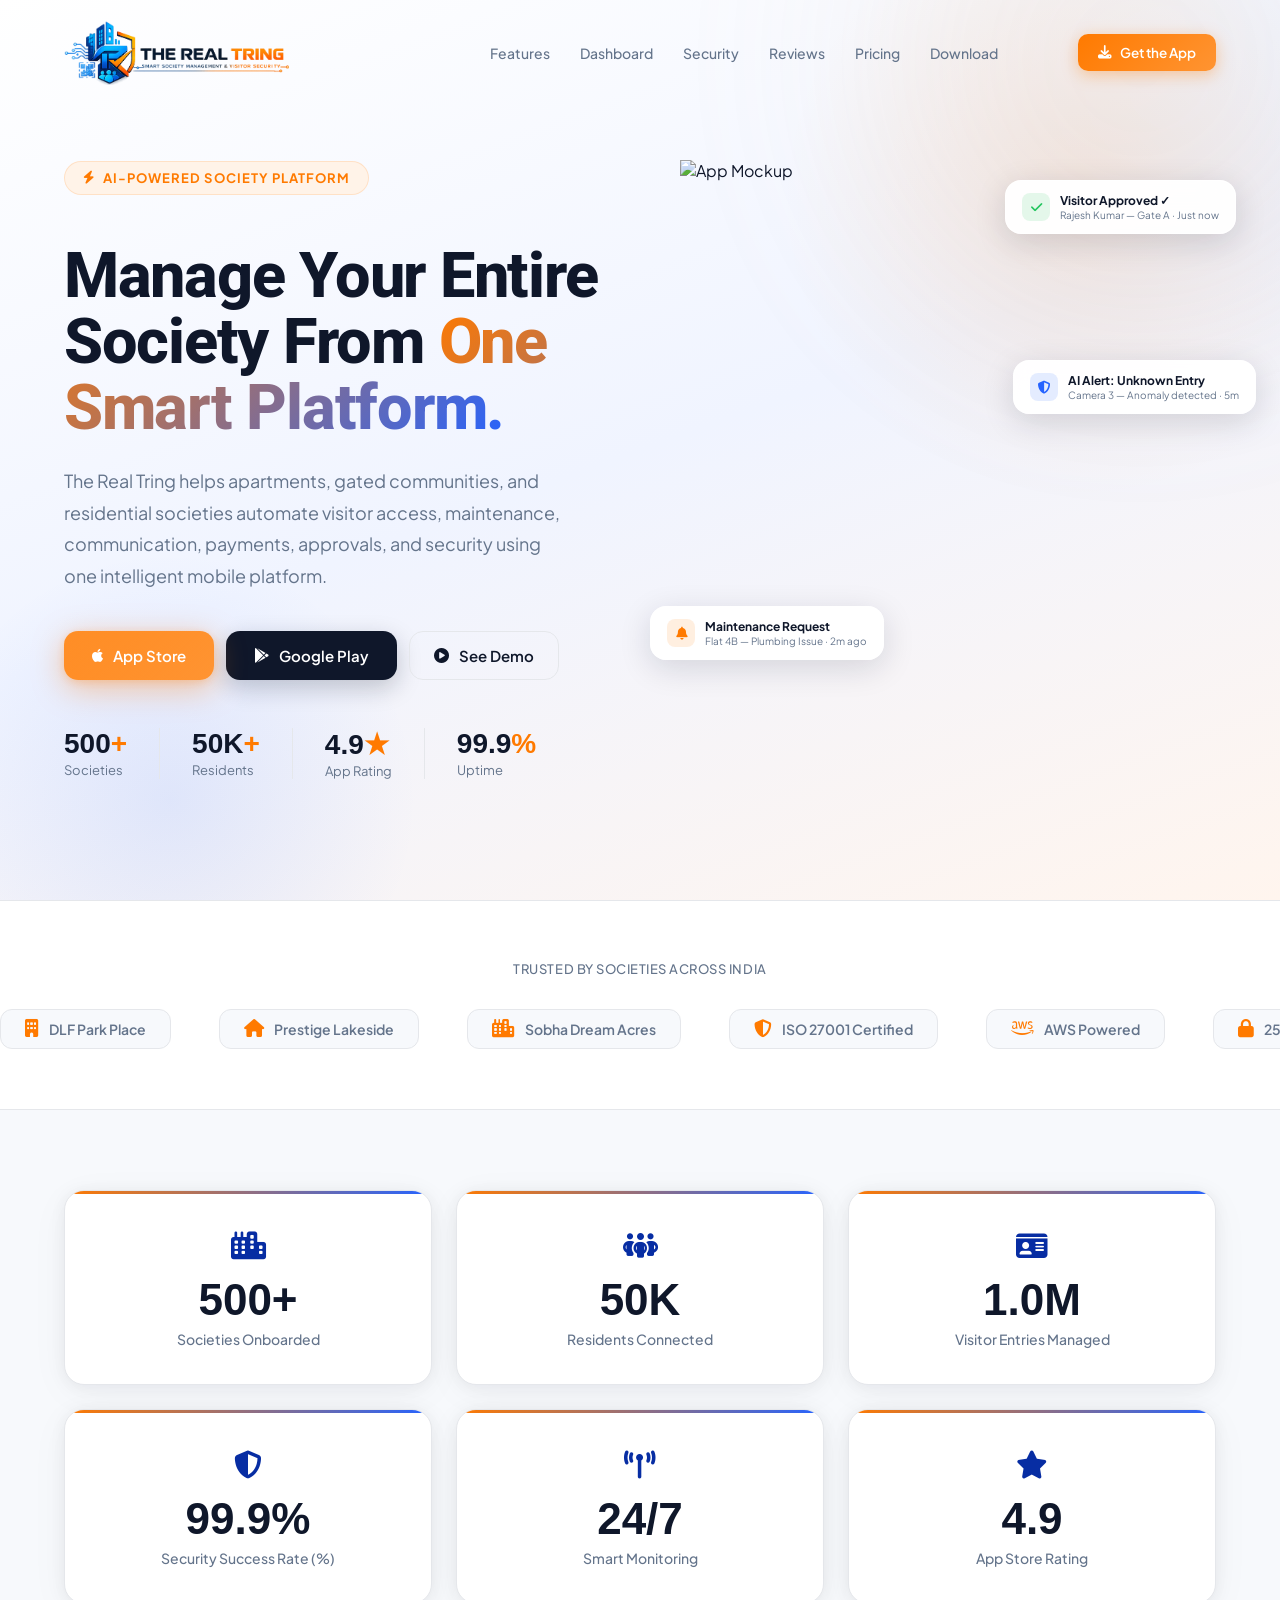
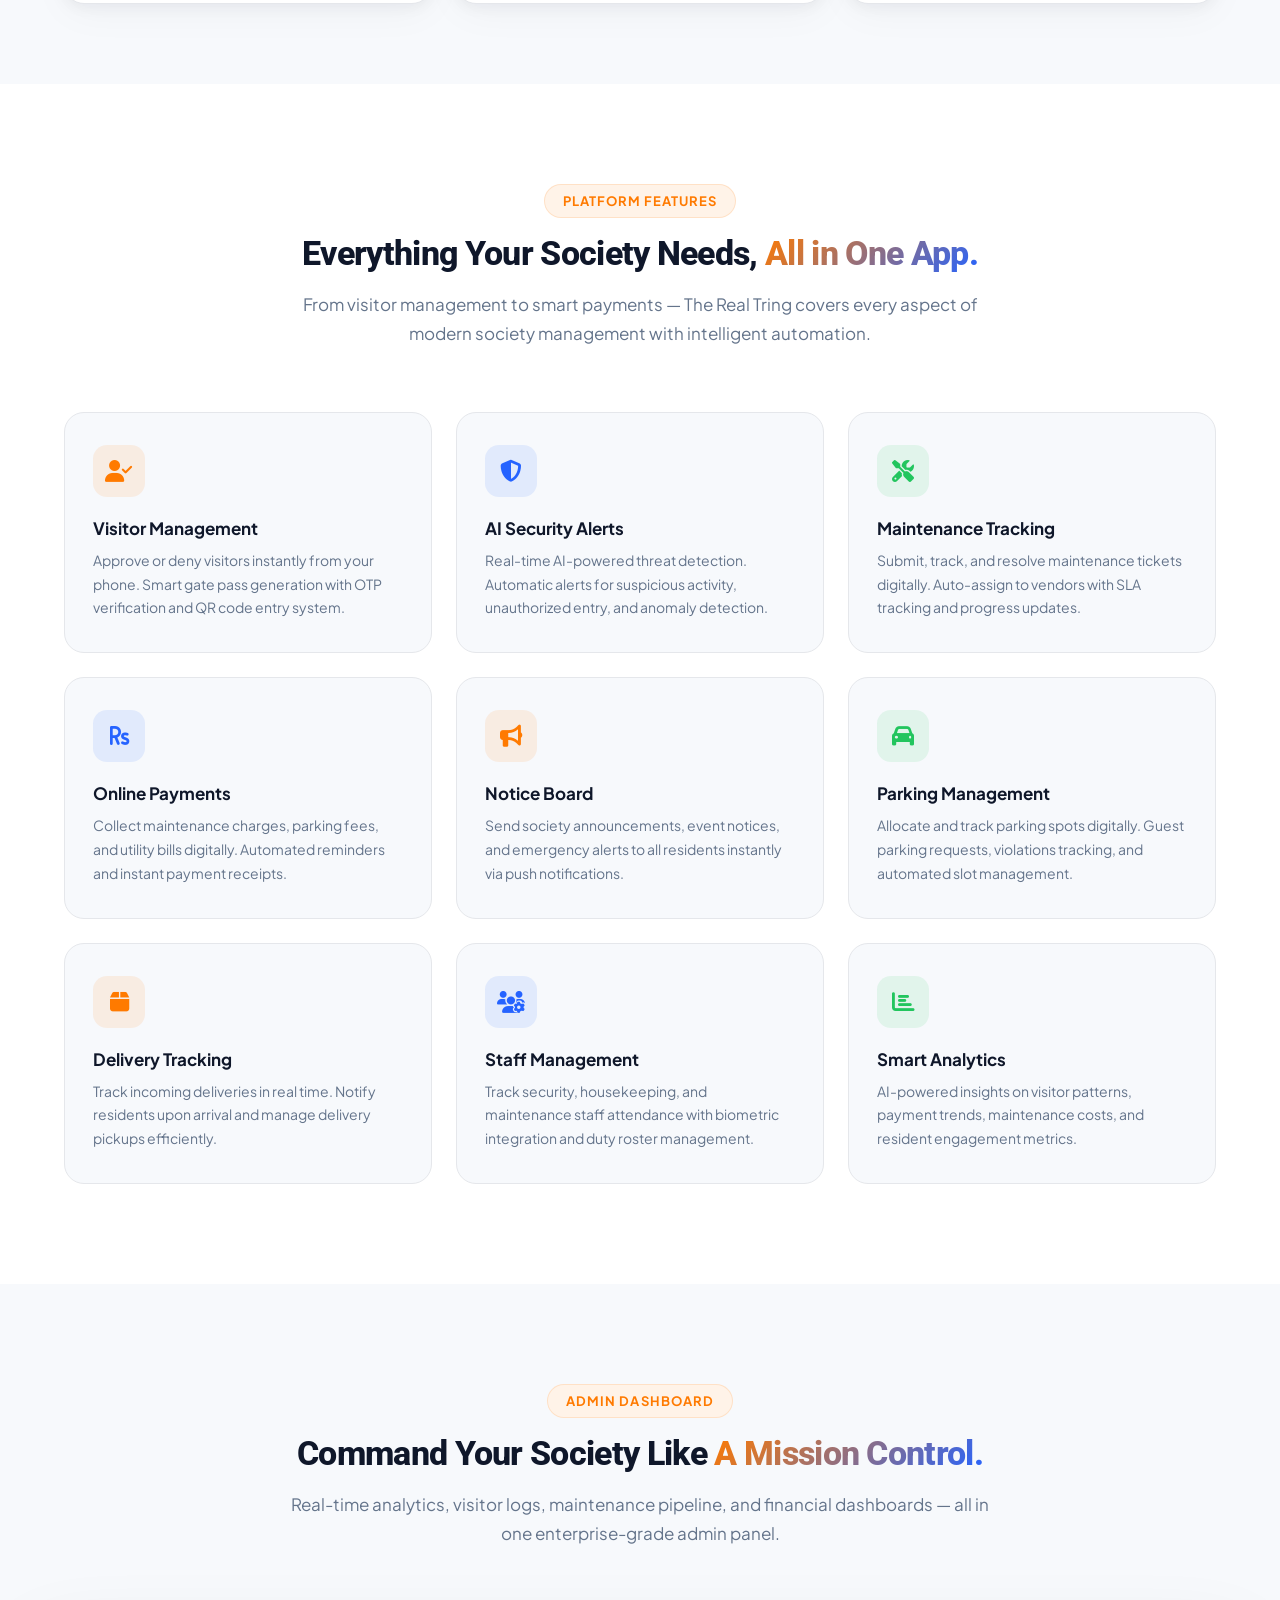
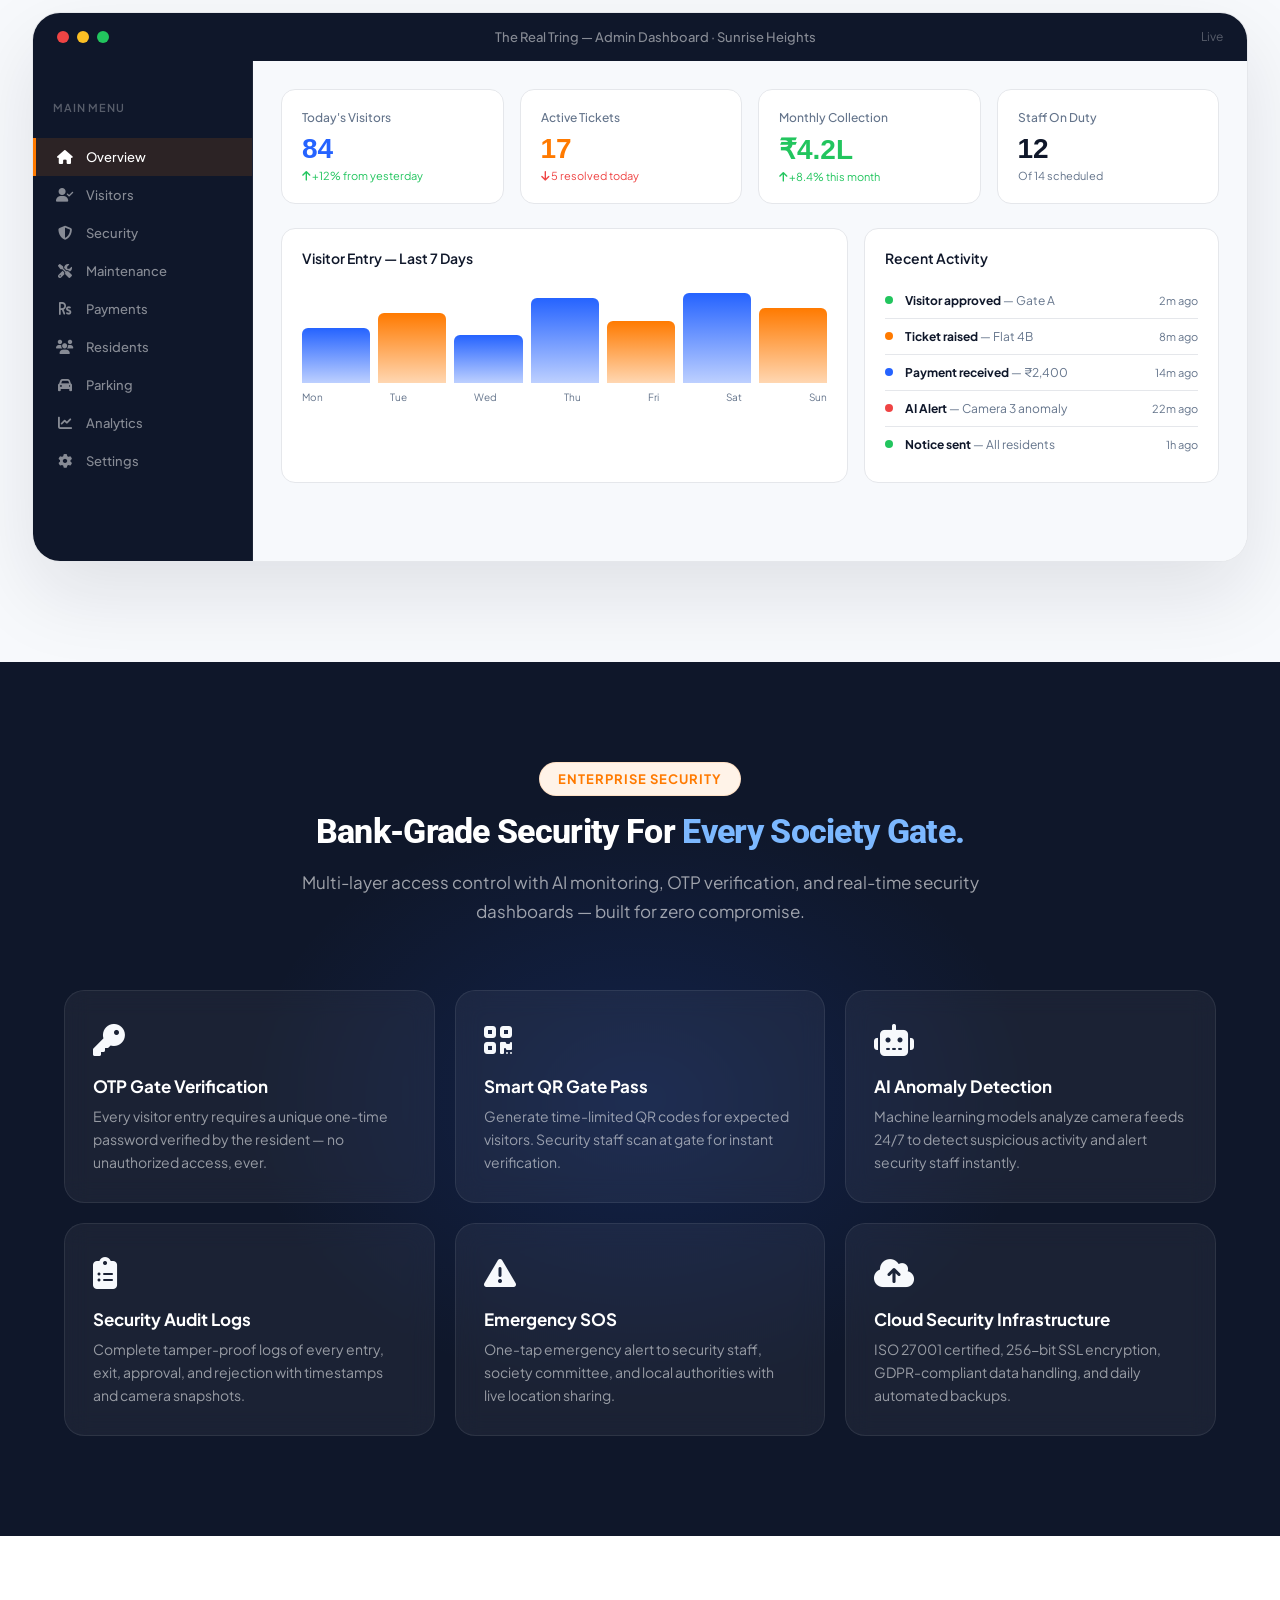
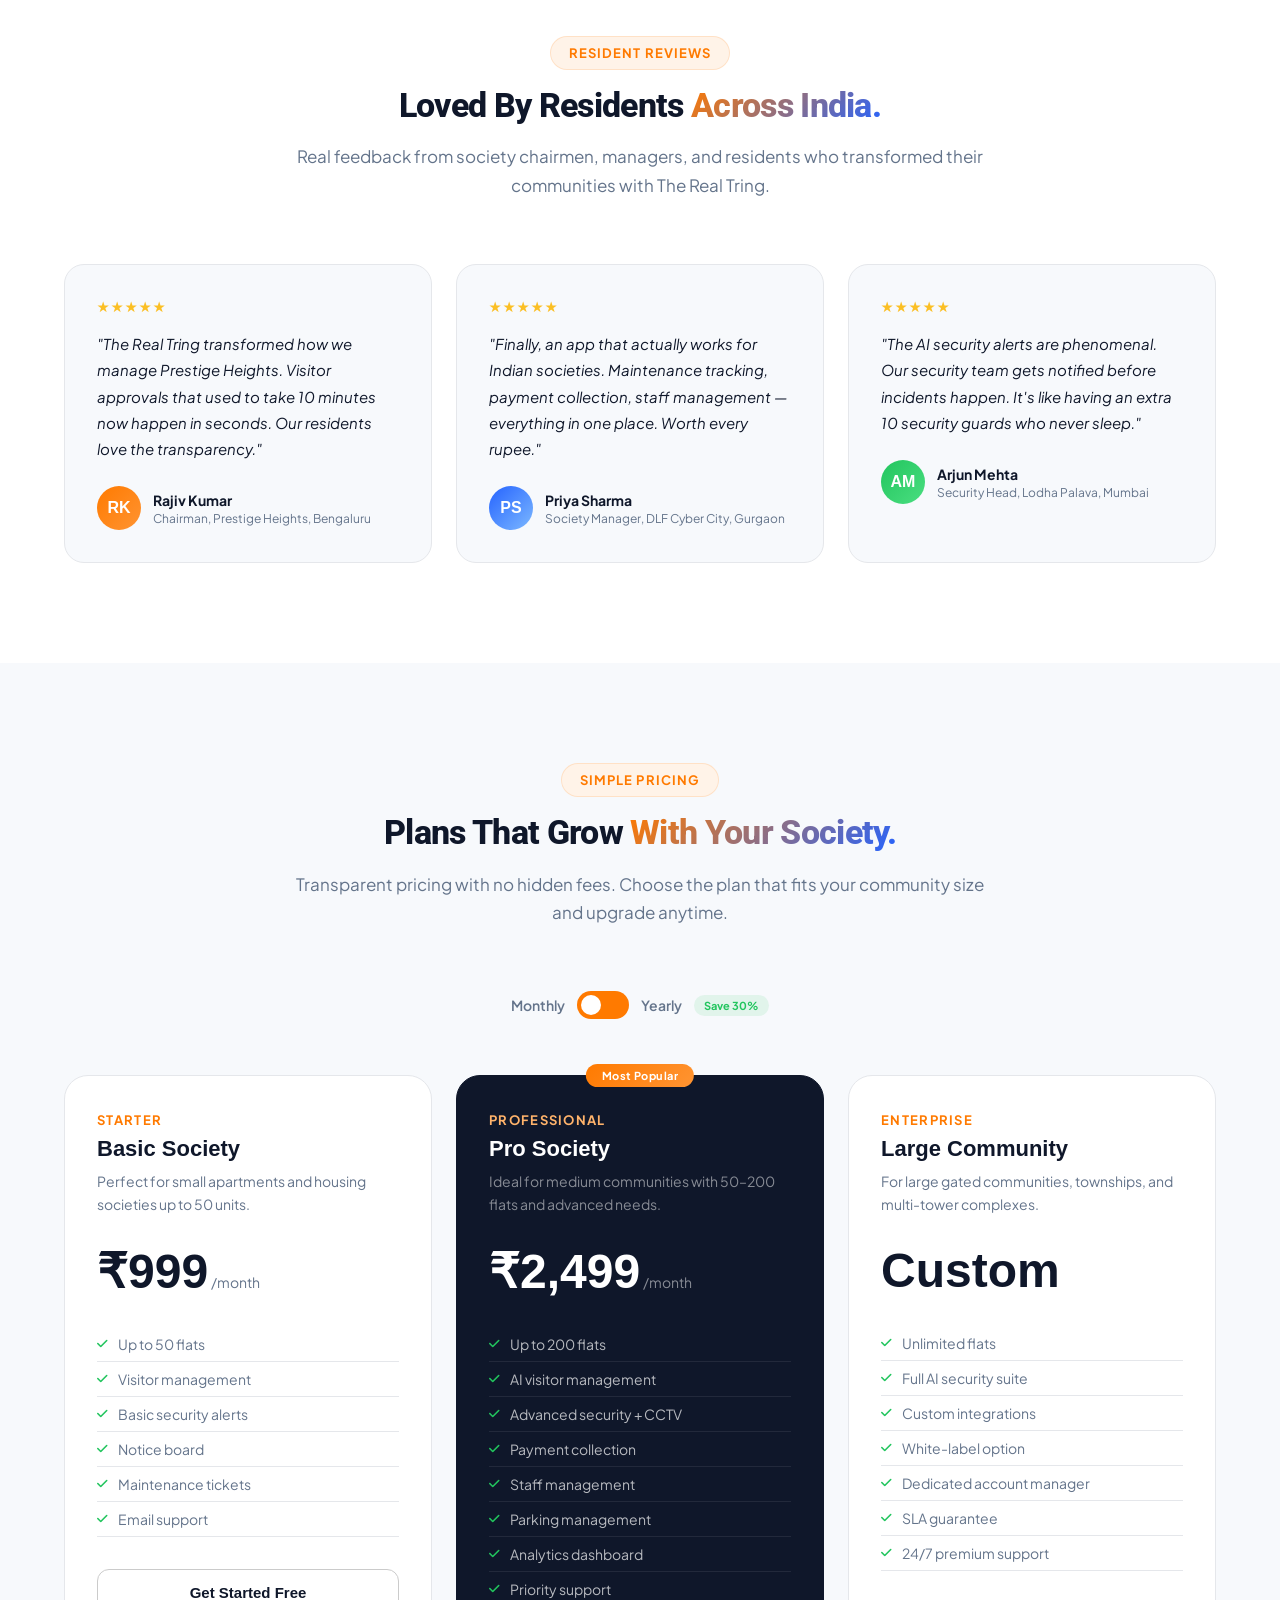
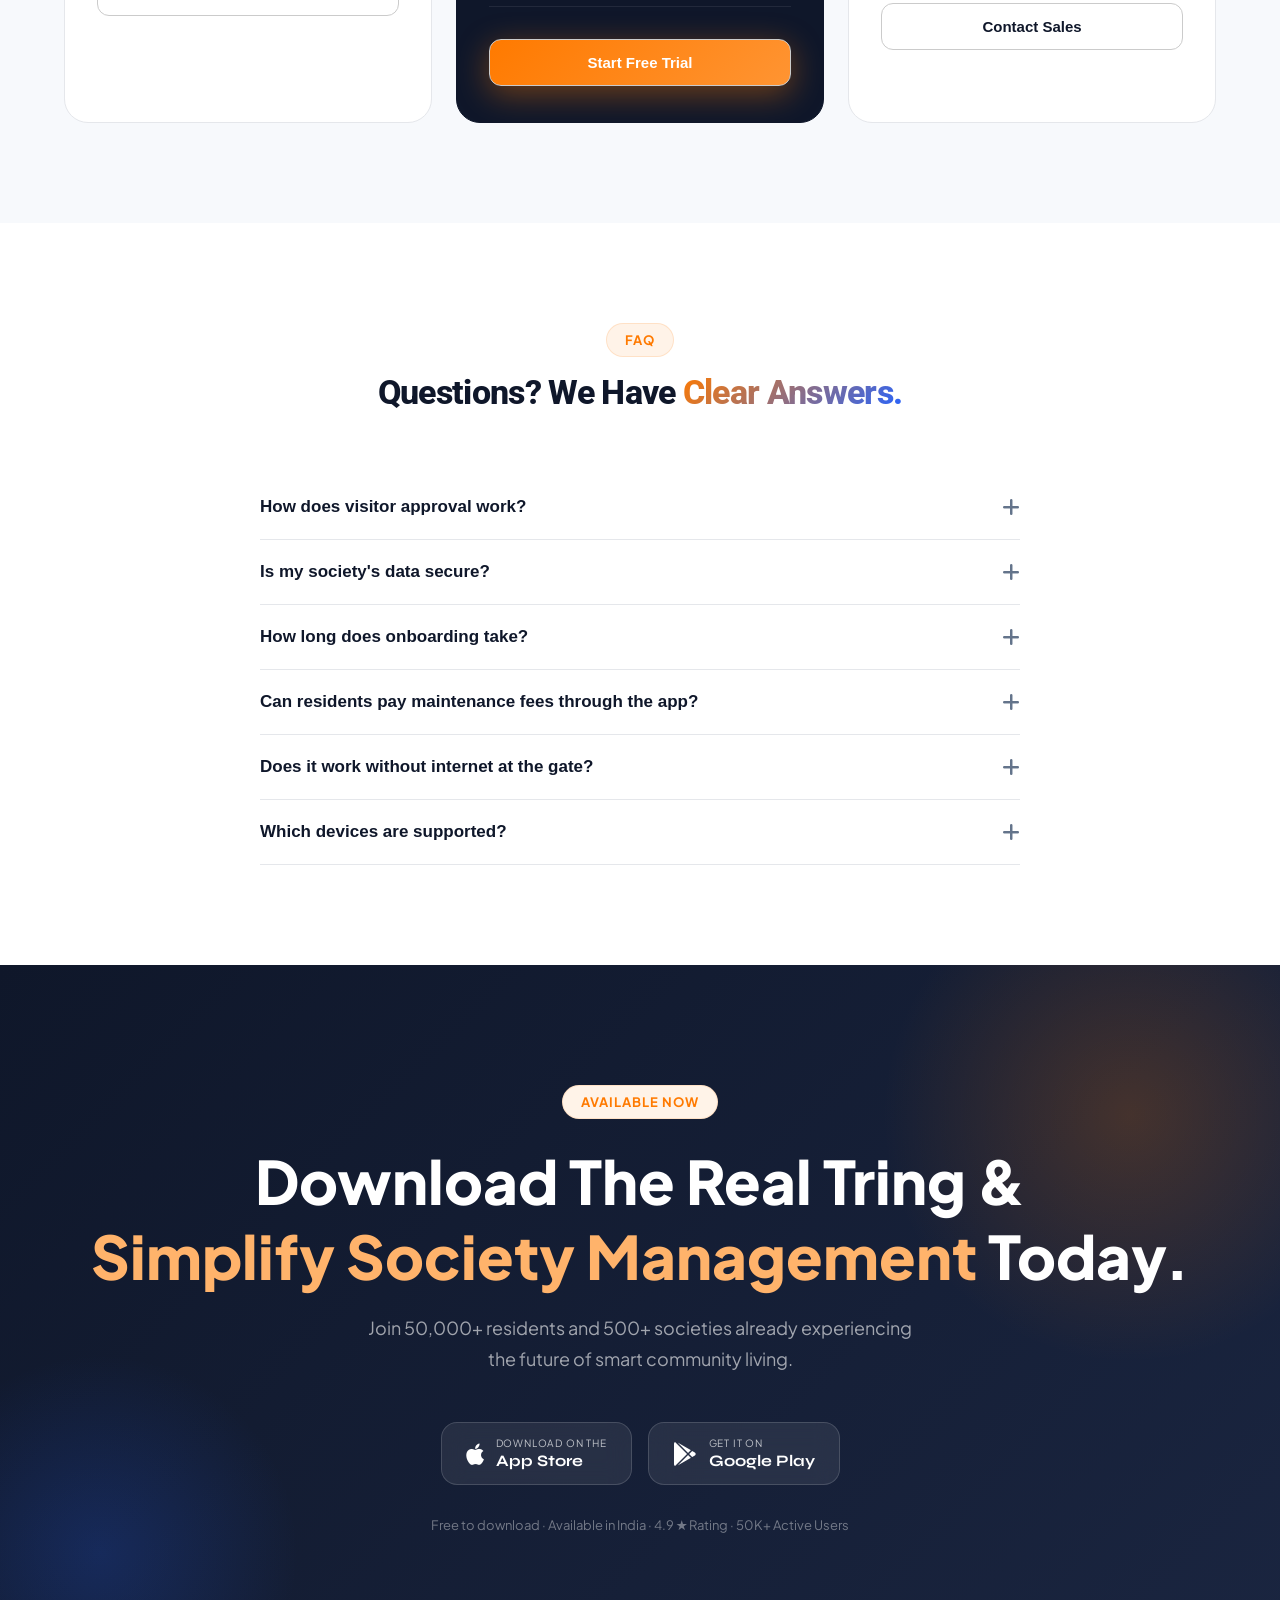
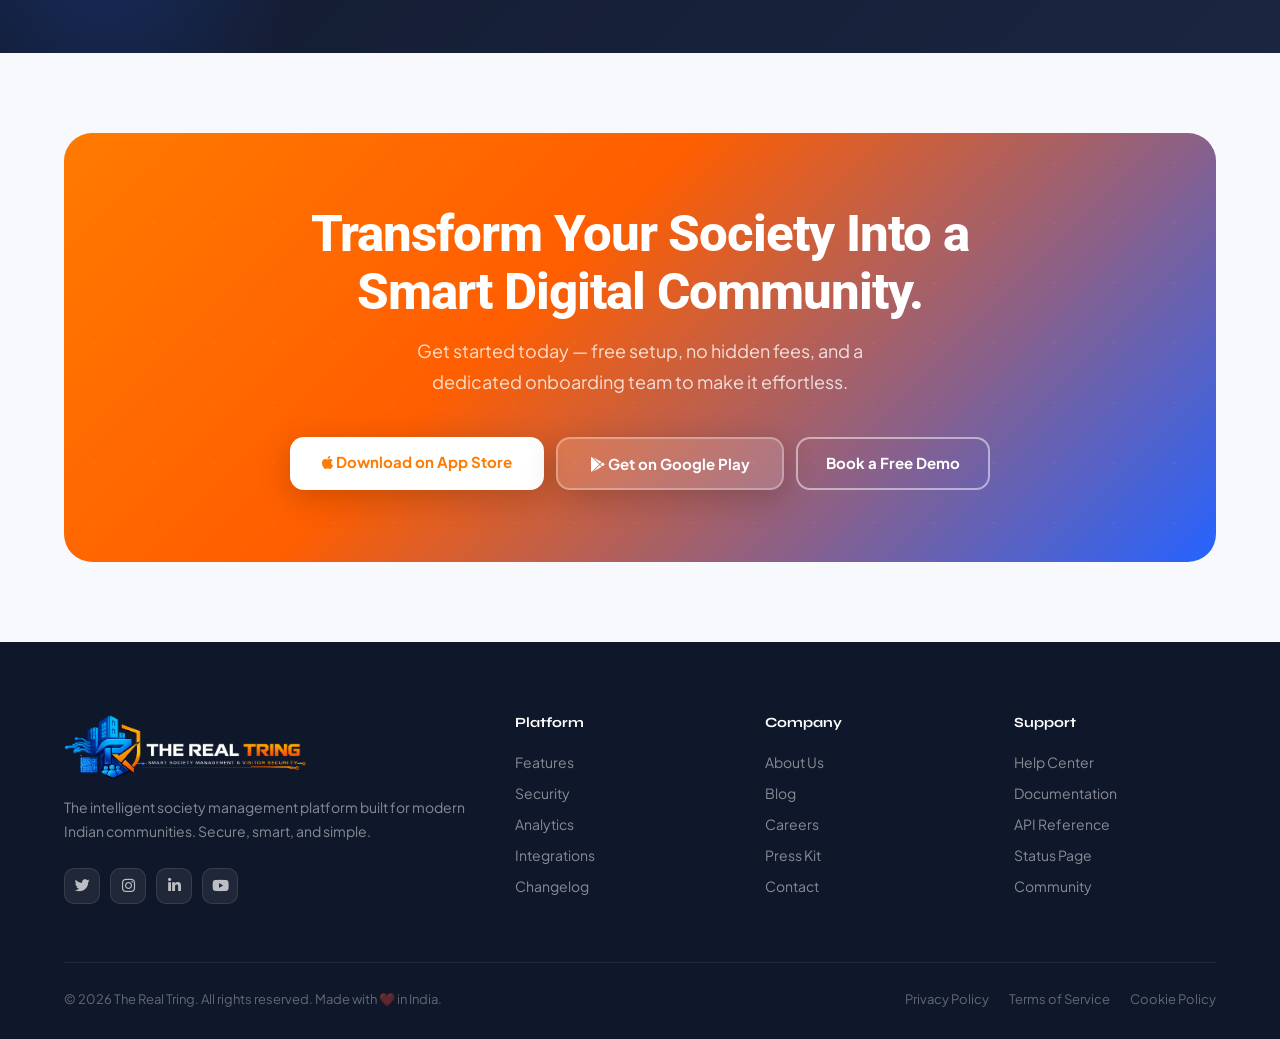
==== commit edb11831: "Update index.html" ====
--- a/index.html
+++ b/index.html
@@ -846,5 +846,118 @@
 </footer>
 
 <script src="./js/script.js"></script>
+    <script>
+
+(function () {
+    const root = document.documentElement;
+    const focusableSelector = 'a[href], area[href], input:not([disabled]), select:not([disabled]), textarea:not([disabled]), button:not([disabled]), iframe, object, embed, [contenteditable], [tabindex]:not([tabindex="-1"])';
+  
+    let lastFocused = null;
+    let activeDialog = null;
+  
+    // Helper: prevent scroll and pause Lenis
+    const lockScroll = () => {
+      root.classList.add('no-scroll');
+      lenis.stop();
+    };
+  
+    // Helper: restore scroll and resume Lenis
+    const unlockScroll = () => {
+      root.classList.remove('no-scroll');
+      lenis.start();
+    };
+  
+    // Trap focus within dialog
+    function trapFocus(event) {
+      if (!activeDialog) return;
+      const focusables = Array.from(activeDialog.querySelectorAll(focusableSelector));
+      if (!focusables.length) return;
+      const first = focusables[0];
+      const last = focusables[focusables.length - 1];
+  
+      if (event.key === 'Tab') {
+        if (event.shiftKey && document.activeElement === first) {
+          event.preventDefault();
+          last.focus();
+        } else if (!event.shiftKey && document.activeElement === last) {
+          event.preventDefault();
+          first.focus();
+        }
+      } else if (event.key === 'Escape') {
+        event.preventDefault();
+        closeDialog(activeDialog);
+      }
+    }
+  
+    function openDialog(dialog) {
+      if (!(dialog instanceof HTMLDialogElement)) return;
+  
+      lastFocused = document.activeElement;
+      activeDialog = dialog;
+      dialog.showModal();
+  
+      lockScroll();
+     
+      // Focus first focusable element
+      const firstFocusable = dialog.querySelector(focusableSelector);
+      (firstFocusable || dialog).focus();
+      
+      setTimeout(() => {
+        firstFocusable.focus();
+      }, 900);
+  
+      document.addEventListener('keydown', trapFocus);
+    }
+  
+    function closeDialog(dialog) {
+      if (!(dialog instanceof HTMLDialogElement)) return;
+      
+      dialog.close();
+      unlockScroll();
+  
+      // Restore focus
+      if (lastFocused) lastFocused.focus();
+  
+      document.removeEventListener('keydown', trapFocus);
+      activeDialog = null;
+    }
+  
+    // Open dialog on trigger click
+    document.addEventListener('click', (e) => {
+      const trigger = e.target.closest('.dialog-open-trigger');
+      if (!trigger) return;
+  
+      const dialogId = trigger.getAttribute('aria-controls');
+      const dialog = document.getElementById(dialogId);
+      if (dialog) {
+        e.preventDefault();
+        openDialog(dialog);
+      }
+    });
+  
+    // Close dialog on .dialog-close-trigger click
+    document.addEventListener('click', (e) => {
+      const closeBtn = e.target.closest('.dialog-close-trigger');
+      if (!closeBtn) return;
+  
+      const dialog = closeBtn.closest('.c-dialog');
+      if (dialog) {
+        e.preventDefault();
+        closeDialog(dialog);
+      }
+    });
+  
+    // Close when clicking backdrop
+    document.querySelectorAll('.c-dialog').forEach((dialog) => {
+      dialog.addEventListener('click', (e) => {
+        const panel = dialog.querySelector('.c-dialog__panel');
+        if (panel && !panel.contains(e.target)) {
+          closeDialog(dialog);
+        }
+      });
+    });
+  })();
+
+</script>
 </body>
-</html>+</html>
